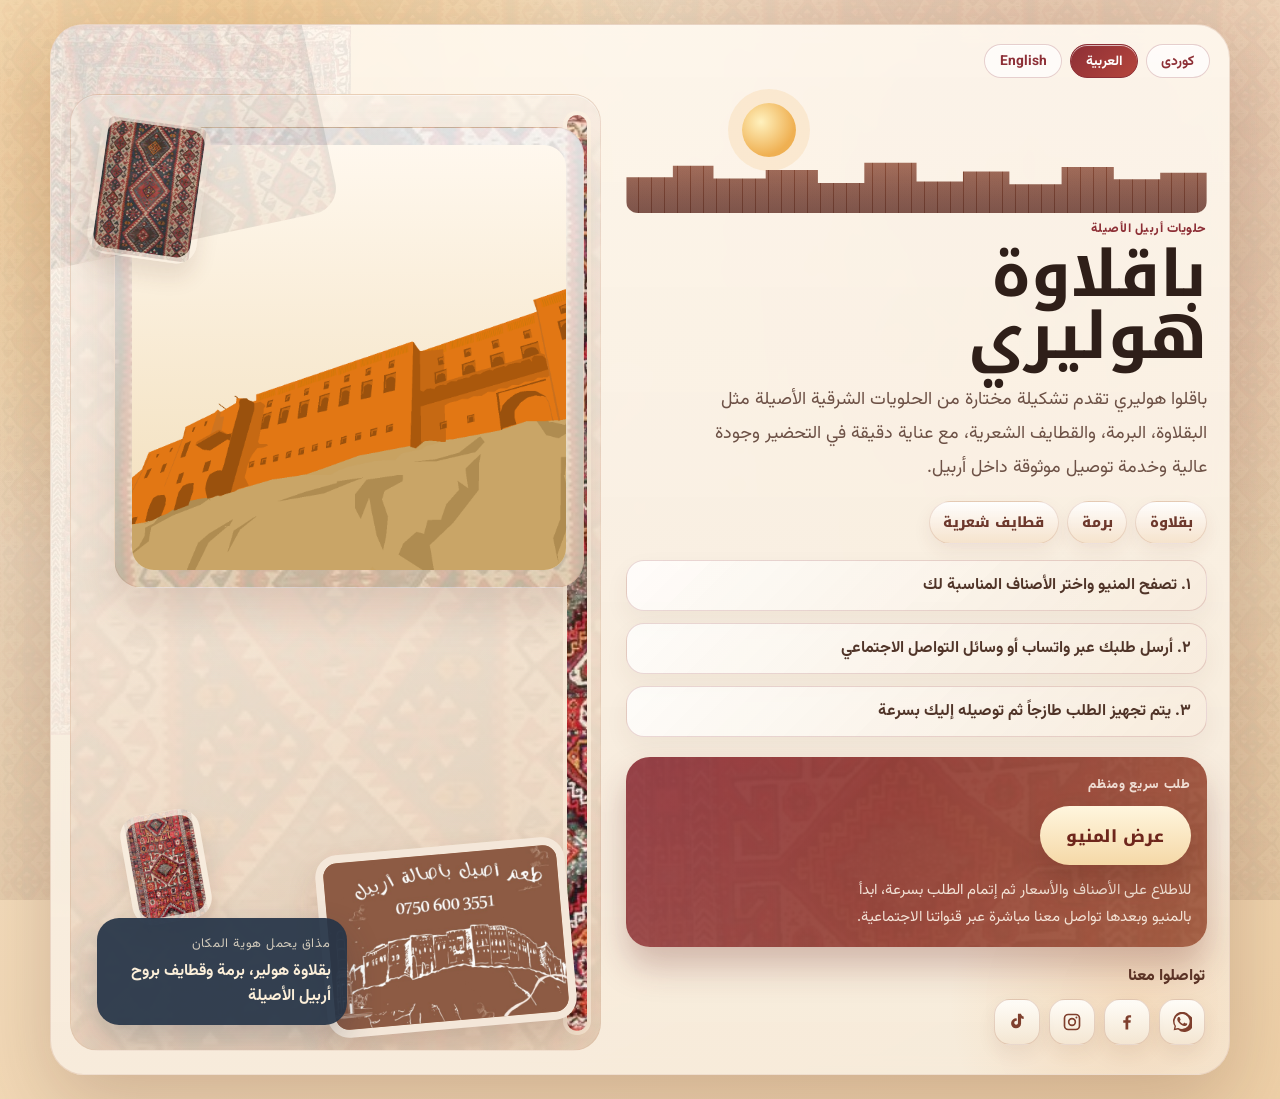
==== SmartMenu/wwwroot/landing/HawleariPaklawa/ar.html @ b6f786d9 "Add multilingual HawleariPaklawa landing page and tenant landing support" ====
<!DOCTYPE html>
<html lang="ar" dir="rtl">
<head>
    <meta charset="utf-8" />
    <meta name="viewport" content="width=device-width, initial-scale=1" />
    <title>باقلوا هوليري | HawleariPaklawa</title>
    <meta name="description" content="باقلوا هوليري: حلويات شرقية أصلية من أربيل، تجهيز حسب الطلب وتوصيل سريع." />
    <link rel="preconnect" href="https://fonts.googleapis.com">
    <link rel="preconnect" href="https://fonts.gstatic.com" crossorigin>
    <link href="https://fonts.googleapis.com/css2?family=Manrope:wght@500;700;800&family=Noto+Kufi+Arabic:wght@400;600;700;800&family=Vazirmatn:wght@400;500;700;800&display=swap" rel="stylesheet">
    <link rel="stylesheet" href="index.css" />
</head>
<body>
    <main class="landing">
        <section class="hero reveal">
            <div class="language-switch" aria-label="اللغة">
                <a class="lang-link" href="index.html">کوردی</a>
                <a class="lang-link active" href="ar.html">العربية</a>
                <a class="lang-link" href="en.html">English</a>
            </div>

            <div class="hero-shell">
                <div class="story-panel">
                    <div class="brand-mark" aria-hidden="true">
                        <span class="sun"></span>
                        <span class="citadel"></span>
                    </div>

                    <p class="eyebrow">حلويات أربيل الأصيلة</p>
                    <h1>باقلاوة هوليري</h1>
                    <p class="subtitle">باقلوا هوليري تقدم تشكيلة مختارة من الحلويات الشرقية الأصيلة مثل البقلاوة، البرمة، والقطايف الشعرية، مع عناية دقيقة في التحضير وجودة عالية وخدمة توصيل موثوقة داخل أربيل.</p>

                    <div class="flavor-tags" aria-label="أنواع الحلويات">
                        <span>بقلاوة</span>
                        <span>برمة</span>
                        <span>قطايف شعرية</span>
                    </div>

                    <div class="flow-cards">
                        <article>١. تصفح المنيو واختر الأصناف المناسبة لك</article>
                        <article>٢. أرسل طلبك عبر واتساب أو وسائل التواصل الاجتماعي</article>
                        <article>٣. يتم تجهيز الطلب طازجاً ثم توصيله إليك بسرعة</article>
                    </div>

                    <div class="cta-panel">
                        <p class="cta-kicker">طلب سريع ومنظم</p>
                        <a class="menu-cta" href="https://sosmartmenu.com/Menu/View?menuId=7" target="_blank" rel="noopener noreferrer">عرض المنيو</a>
                        <p class="cta-note">للاطلاع على الأصناف والأسعار ثم إتمام الطلب بسرعة، ابدأ بالمنيو وبعدها تواصل معنا مباشرة عبر قنواتنا الاجتماعية.</p>
                    </div>

                    <div class="social-wrap">
                        <p class="social-title">تواصلوا معنا</p>
                        <div class="socials" aria-label="روابط التواصل الاجتماعي">
                            <a href="https://wa.me/+9647506003551" target="_blank" rel="noopener noreferrer" aria-label="WhatsApp">
                                <svg viewBox="0 0 24 24" aria-hidden="true"><path d="M20.5 3.5A11 11 0 0 0 3.1 16.9L2 22l5.3-1.1A11 11 0 1 0 20.5 3.5Zm-8.4 17a9 9 0 0 1-4.6-1.2l-.3-.2-3.1.7.7-3-.2-.3a9 9 0 1 1 7.5 4Zm5-6.7c-.3-.2-1.8-.9-2-1s-.4-.2-.6.2-.7 1-1 1.2-.5.2-.8 0a7.2 7.2 0 0 1-3.3-3c-.2-.3 0-.5.1-.6l.5-.6c.2-.2.2-.4.3-.6s0-.4 0-.5l-1-2.4c-.3-.6-.5-.5-.7-.5h-.6c-.2 0-.5.1-.7.4s-1 1-1 2.4 1 2.8 1.1 3c.2.2 2.1 3.2 5.1 4.4 3 .9 3 .6 3.5.5s1.7-.7 2-1.4.3-1.3.2-1.4c0-.2-.3-.3-.6-.5Z"/></svg>
                            </a>
                            <a href="https://www.facebook.com/paklawaehawleari?locale=ar_AR" target="_blank" rel="noopener noreferrer" aria-label="Facebook">
                                <svg viewBox="0 0 24 24" aria-hidden="true"><path d="M13.5 21v-8h2.7l.4-3h-3V8.1c0-.9.3-1.5 1.6-1.5h1.7V4c-.8-.1-1.7-.2-2.5-.2-2.5 0-4.2 1.5-4.2 4.3V10H7.5v3h2.7v8h3.3Z"/></svg>
                            </a>
                            <a href="https://www.instagram.com/paklawahawleari/?hl=ar" target="_blank" rel="noopener noreferrer" aria-label="Instagram">
                                <svg viewBox="0 0 24 24" aria-hidden="true"><path d="M7.5 2h9A5.5 5.5 0 0 1 22 7.5v9a5.5 5.5 0 0 1-5.5 5.5h-9A5.5 5.5 0 0 1 2 16.5v-9A5.5 5.5 0 0 1 7.5 2Zm0 2A3.5 3.5 0 0 0 4 7.5v9A3.5 3.5 0 0 0 7.5 20h9a3.5 3.5 0 0 0 3.5-3.5v-9A3.5 3.5 0 0 0 16.5 4h-9Zm9.8 1.5a1.2 1.2 0 1 1 0 2.4 1.2 1.2 0 0 1 0-2.4ZM12 7a5 5 0 1 1 0 10 5 5 0 0 1 0-10Zm0 2a3 3 0 1 0 0 6 3 3 0 0 0 0-6Z"/></svg>
                            </a>
                            <a href="https://www.tiktok.com/@user7927912243868?_r=1&_t=ZS-93kU7KzBh6z" target="_blank" rel="noopener noreferrer" aria-label="TikTok">
                                <svg viewBox="0 0 24 24" aria-hidden="true"><path d="M16.8 2c.3 1.7 1.3 3 3.2 3.5v2.8a6.5 6.5 0 0 1-3.1-.9v6.3a6 6 0 1 1-5.2-6v3c-1.5-.4-3 .7-3 2.3a2.3 2.3 0 0 0 3.8 1.8c.4-.4.6-1 .6-1.7V2h3.7Z"/></svg>
                            </a>
                        </div>
                    </div>
                </div>

                <div class="visual-panel" aria-hidden="true">
                    <div class="visual-stage">
                        <div class="rug-ribbon"></div>
                        <div class="citadel-frame">
                            <img src="resources/erbil-citadle.png" alt="" />
                        </div>
                        <div class="poster-card">
                            <img src="resources/erbil-theme.png" alt="" />
                        </div>
                        <div class="pattern-tile pattern-tile-top"></div>
                        <div class="pattern-tile pattern-tile-bottom"></div>
                        <div class="floating-card">
                            <p>مذاق يحمل هوية المكان</p>
                            <strong>بقلاوة هولير، برمة وقطايف بروح أربيل الأصيلة</strong>
                        </div>
                    </div>
                </div>
            </div>
        </section>
    </main>

    <script src="index.js"></script>
</body>
</html>
---- SmartMenu/wwwroot/landing/HawleariPaklawa/index.css ----
﻿:root {
	--pomegranate: #8d2f36;
	--terracotta: #a35f43;
	--copper: #d97c18;
	--saffron: #efb052;
	--sand: #d9b676;
	--stone: #b79256;
	--midnight: #243447;
	--cream: #f7ecdd;
	--paper: rgba(251, 242, 227, 0.92);
	--text: #2f1f19;
	--muted: #6d5146;
	--ring: rgba(141, 47, 54, 0.18);
	--shadow: rgba(72, 26, 19, 0.2);
}

* {
	box-sizing: border-box;
}

html,
body {
	margin: 0;
	min-height: 100%;
}

body {
	font-family: "Vazirmatn", "Noto Sans Arabic", sans-serif;
	color: var(--text);
	background:
		radial-gradient(circle at 18% 14%, rgba(239, 176, 82, 0.55), transparent 32%),
		radial-gradient(circle at 80% 15%, rgba(141, 47, 54, 0.18), transparent 34%),
		linear-gradient(155deg, #f6e3c8 0%, #f4debf 40%, #eed0a7 100%);
	position: relative;
}

body::before,
body::after {
	content: "";
	position: fixed;
	inset: 0;
	pointer-events: none;
	z-index: 0;
}

body::before {
	background:
		linear-gradient(0deg, rgba(255, 255, 255, 0.2), rgba(255, 255, 255, 0.2)),
		url("resources/kurdish-pattern.jpg") center/260px repeat;
	opacity: 0.06;
}

body::after {
	background: linear-gradient(180deg, transparent 0%, rgba(106, 59, 39, 0.08) 100%);
}

.landing {
	min-height: 100vh;
	display: grid;
	place-items: center;
	padding: 1.5rem;
	position: relative;
	z-index: 1;
}

.hero {
	width: min(1180px, 100%);
	background:
		linear-gradient(180deg, rgba(255, 249, 240, 0.9), rgba(247, 236, 221, 0.94)),
		url("resources/kurdish-rug.jpg") top left / 300px auto no-repeat;
	border: 1px solid rgba(163, 95, 67, 0.16);
	border-radius: 34px;
	box-shadow: 0 28px 80px var(--shadow);
	padding: 1.2rem 1.2rem 1.4rem;
	position: relative;
	overflow: hidden;
	backdrop-filter: blur(8px);
}

.hero::before,
.hero::after {
	content: "";
	position: absolute;
	pointer-events: none;
}

.hero::before {
	inset: auto -120px -140px auto;
	width: 420px;
	height: 420px;
	border-radius: 50%;
	background: radial-gradient(circle, rgba(217, 124, 24, 0.16), transparent 64%);
}

.hero::after {
	inset: -100px auto auto -60px;
	width: 320px;
	height: 320px;
	background: url("resources/kurdish-pattern.jpg") center/cover no-repeat;
	opacity: 0.12;
	transform: rotate(-12deg);
	border-radius: 26px;
}

.language-switch {
	display: flex;
	justify-content: flex-start;
	gap: 0.5rem;
	margin-bottom: 1rem;
	position: relative;
	z-index: 2;
}

.lang-link {
	color: var(--pomegranate);
	text-decoration: none;
	border: 1px solid rgba(141, 47, 54, 0.22);
	border-radius: 999px;
	padding: 0.35rem 0.9rem;
	font-size: 0.86rem;
	font-weight: 700;
	transition: all 0.25s ease;
	background: rgba(255, 255, 255, 0.68);
	box-shadow: inset 0 1px 0 rgba(255, 255, 255, 0.65);
}

.lang-link:hover,
.lang-link.active {
	background: linear-gradient(135deg, var(--pomegranate), #b5453c);
	border-color: var(--pomegranate);
	color: #fff;
}

.hero-shell {
	display: grid;
	grid-template-columns: minmax(0, 1.05fr) minmax(340px, 0.95fr);
	gap: 1.4rem;
	align-items: stretch;
}

.story-panel {
	position: relative;
	padding: 0.2rem 0.2rem 0.4rem;
	z-index: 1;
}

.visual-panel {
	display: grid;
	align-items: stretch;
}

.visual-stage {
	position: relative;
	min-height: 100%;
	background:
		linear-gradient(160deg, rgba(255, 247, 235, 0.94) 0%, rgba(242, 222, 195, 0.92) 100%),
		url("resources/kurdish-pattern.jpg") center/cover no-repeat;
	border-radius: 28px;
	border: 1px solid rgba(163, 95, 67, 0.14);
	padding: 1rem;
	overflow: hidden;
	box-shadow: inset 0 1px 0 rgba(255, 255, 255, 0.5);
}

.visual-stage::before {
	content: "";
	position: absolute;
	inset: 0;
	background: linear-gradient(180deg, rgba(255, 255, 255, 0.18), rgba(141, 47, 54, 0.04));
	pointer-events: none;
}

.brand-mark {
	height: 110px;
	margin: 0.35rem 0 0.35rem;
	position: relative;
}

.sun {
	position: absolute;
	top: 0;
	inset-inline-end: 20%;
	width: 54px;
	height: 54px;
	background: radial-gradient(circle at 35% 35%, #fff1be 0%, var(--saffron) 68%);
	border-radius: 50%;
	box-shadow: 0 0 0 14px rgba(239, 176, 82, 0.16);
}

.citadel {
	position: absolute;
	inset-inline: 0;
	bottom: 0;
	height: 72px;
	background:
		linear-gradient(to top, rgba(109, 85, 72, 0.25), transparent 65%),
		repeating-linear-gradient(to right, rgba(255, 255, 255, 0.16) 0 12px, rgba(0, 0, 0, 0.06) 12px 13px),
		linear-gradient(0deg, #6c3429, var(--terracotta));
	clip-path: polygon(0 100%, 0 50%, 8% 50%, 8% 34%, 15% 34%, 15% 52%, 24% 52%, 24% 40%, 33% 40%, 33% 58%, 41% 58%, 41% 30%, 50% 30%, 50% 56%, 58% 56%, 58% 42%, 66% 42%, 66% 60%, 75% 60%, 75% 36%, 84% 36%, 84% 53%, 92% 53%, 92% 44%, 100% 44%, 100% 100%);
	border-radius: 12px;
}

.eyebrow {
	margin: 0.2rem 0 0;
	color: var(--pomegranate);
	font-weight: 800;
	letter-spacing: 0.04em;
	text-transform: uppercase;
	font-size: 0.78rem;
}

h1 {
	margin: 0.3rem 0 0;
	font-size: clamp(2.2rem, 5vw, 4.5rem);
	line-height: 0.98;
	max-width: 9ch;
	text-wrap: balance;
	font-family: "Noto Kufi Arabic", "Vazirmatn", sans-serif;
}

.subtitle {
	margin: 0.85rem 0 1rem;
	color: var(--muted);
	font-size: clamp(1rem, 2.1vw, 1.12rem);
	line-height: 1.9;
	max-width: 52ch;
}

html[lang="ckb"] body,
html[lang="ar"] body {
	font-family: "Vazirmatn", "Noto Sans Arabic", sans-serif;
}

html[lang="ckb"] h1,
html[lang="ar"] h1,
html[lang="ckb"] .flavor-tags span,
html[lang="ar"] .flavor-tags span,
html[lang="ckb"] .menu-cta,
html[lang="ar"] .menu-cta {
	font-family: "Noto Kufi Arabic", "Vazirmatn", sans-serif;
}

.flavor-tags {
	display: flex;
	gap: 0.55rem;
	flex-wrap: wrap;
	margin: 0 0 1rem;
}

.flavor-tags span {
	padding: 0.45rem 0.82rem;
	border-radius: 999px;
	background: linear-gradient(180deg, rgba(255, 255, 255, 0.92), rgba(245, 226, 203, 0.95));
	border: 1px solid rgba(163, 95, 67, 0.18);
	font-size: 0.88rem;
	font-weight: 800;
	color: #6d382c;
	box-shadow: 0 8px 18px rgba(109, 56, 44, 0.08);
}

.flow-cards {
	display: grid;
	gap: 0.72rem;
	margin-bottom: 1.15rem;
}

.flow-cards article {
	background: linear-gradient(135deg, rgba(255, 255, 255, 0.8), rgba(247, 235, 221, 0.9));
	border: 1px solid var(--ring);
	border-radius: 18px;
	padding: 0.76rem 0.92rem;
	color: #503428;
	font-weight: 700;
	box-shadow: 0 10px 25px rgba(90, 46, 34, 0.06);
}

.cta-panel {
	position: relative;
	margin: 1.25rem 0 1.1rem;
	padding: 1.15rem 1rem 1rem;
	border-radius: 24px;
	background:
		linear-gradient(125deg, rgba(141, 47, 54, 0.96), rgba(163, 95, 67, 0.96)),
		url("resources/kurdish-rug.jpg") center/cover no-repeat;
	color: #fff7ef;
	box-shadow: 0 20px 34px rgba(100, 34, 32, 0.26);
	overflow: hidden;
}

.cta-panel::before {
	content: "";
	position: absolute;
	inset: 0;
	background: linear-gradient(90deg, rgba(255, 255, 255, 0.08), transparent 45%);
	pointer-events: none;
}

.cta-kicker,
.cta-note,
.social-title {
	margin: 0;
}

.cta-kicker {
	font-size: 0.82rem;
	font-weight: 800;
	letter-spacing: 0.05em;
	text-transform: uppercase;
	opacity: 0.84;
}

.menu-cta {
	display: inline-flex;
	align-items: center;
	justify-content: center;
	width: fit-content;
	text-decoration: none;
	color: #6e261c;
	background: linear-gradient(180deg, #fff6de, #f5d8a7);
	border-radius: 999px;
	padding: 0.86rem 1.65rem;
	font-size: 1.05rem;
	font-weight: 800;
	margin: 0.65rem 0 0.7rem;
	box-shadow: 0 16px 30px rgba(72, 26, 19, 0.22);
	transition: transform 0.24s ease, box-shadow 0.24s ease;
	position: relative;
	z-index: 1;
}

.menu-cta:hover {
	transform: translateY(-2px) scale(1.03);
	box-shadow: 0 20px 34px rgba(72, 26, 19, 0.28);
}

.cta-note {
	max-width: 42ch;
	font-size: 0.94rem;
	line-height: 1.8;
	color: rgba(255, 246, 235, 0.88);
}

.social-wrap {
	padding-inline-start: 0.1rem;
}

.social-title {
	margin-bottom: 0.6rem;
	font-weight: 800;
	color: #5c3628;
}

.socials {
	display: flex;
	justify-content: flex-start;
	gap: 0.56rem;
	flex-wrap: wrap;
}

.socials a {
	width: 46px;
	height: 46px;
	border-radius: 16px;
	display: grid;
	place-items: center;
	background: linear-gradient(180deg, #fffdf8, #f4e6d2);
	border: 1px solid rgba(163, 95, 67, 0.24);
	box-shadow: 0 8px 18px rgba(89, 49, 36, 0.08);
	transition: transform 0.2s ease, border-color 0.2s ease, background 0.2s ease;
}

.socials a:hover {
	transform: translateY(-2px);
	border-color: var(--terracotta);
	background: linear-gradient(180deg, #fff7ef, #efd5b3);
}

.socials svg {
	width: 20px;
	height: 20px;
	fill: #7f3f2d;
}

.rug-ribbon {
	position: absolute;
	inset-inline-start: 0.8rem;
	top: 1.2rem;
	bottom: 1.2rem;
	width: 20px;
	border-radius: 999px;
	background: url("resources/kurdish-rug.jpg") center/cover no-repeat;
	box-shadow: 0 0 0 4px rgba(255, 244, 226, 0.6);
	opacity: 0.92;
}

.citadel-frame {
	position: relative;
	margin: 1rem 0 0 auto;
	width: min(100%, 470px);
	aspect-ratio: 1.02;
	border-radius: 28px;
	background:
		linear-gradient(180deg, rgba(255, 255, 255, 0.84), rgba(240, 221, 193, 0.76)),
		url("resources/kurdish-pattern.jpg") center/cover no-repeat;
	padding: 1.05rem;
	box-shadow: 0 22px 40px rgba(92, 50, 36, 0.14);
	border: 1px solid rgba(163, 95, 67, 0.12);
}

.citadel-frame img {
	display: block;
	width: 100%;
	height: 100%;
	object-fit: cover;
	object-position: center bottom;
	border-radius: 22px;
	background: linear-gradient(180deg, #fff8ee, #f1ddb8);
}

.poster-card {
	position: absolute;
	inset-inline-start: 1.8rem;
	bottom: 1.3rem;
	width: min(50%, 250px);
	border-radius: 22px;
	overflow: hidden;
	box-shadow: 0 16px 30px rgba(90, 46, 34, 0.18);
	border: 8px solid rgba(250, 240, 227, 0.94);
	transform: rotate(-5deg);
	background: #9a6548;
}

.poster-card img {
	display: block;
	width: 100%;
	height: auto;
}

.pattern-tile {
	position: absolute;
	background: url("resources/kurdish-pattern.jpg") center/cover no-repeat;
	border-radius: 20px;
	box-shadow: 0 14px 22px rgba(90, 46, 34, 0.12);
	border: 6px solid rgba(250, 240, 227, 0.8);
}

.pattern-tile-top {
	inset-inline-end: 1.4rem;
	top: 1.5rem;
	width: 110px;
	height: 140px;
	transform: rotate(8deg);
}

.pattern-tile-bottom {
	inset-inline-end: 3.4rem;
	bottom: 8rem;
	width: 80px;
	height: 110px;
	transform: rotate(-10deg);
	background-image: url("resources/kurdish-rug.jpg");
	background-position: center;
}

.floating-card {
	position: absolute;
	inset-inline-end: 1.6rem;
	bottom: 1.6rem;
	width: min(58%, 250px);
	padding: 1rem 1rem 0.95rem;
	border-radius: 22px;
	background: rgba(36, 52, 71, 0.92);
	color: #fcefd9;
	box-shadow: 0 16px 34px rgba(36, 52, 71, 0.24);
}

.floating-card p {
	margin: 0 0 0.35rem;
	font-size: 0.8rem;
	text-transform: uppercase;
	letter-spacing: 0.06em;
	color: rgba(252, 239, 217, 0.78);
}

.floating-card strong {
	font-size: 1rem;
	line-height: 1.5;
}

.reveal {
	opacity: 0;
	transform: translateY(18px) scale(0.985);
}

.reveal.visible {
	opacity: 1;
	transform: translateY(0) scale(1);
	transition: opacity 0.75s ease, transform 0.75s ease;
}

@media (max-width: 980px) {
	.hero-shell {
		grid-template-columns: 1fr;
	}

	.visual-panel {
		order: -1;
	}

	.visual-stage {
		min-height: 540px;
	}

	.poster-card {
		width: min(46%, 230px);
	}

	.floating-card {
		width: min(62%, 280px);
	}

	h1 {
		max-width: none;
	}
}

@media (max-width: 640px) {
	.hero {
		border-radius: 26px;
		padding: 0.95rem;
	}

	.language-switch {
		justify-content: center;
		flex-wrap: wrap;
	}

	.story-panel {
		padding: 0;
	}

	.brand-mark {
		height: 88px;
	}

	.citadel {
		height: 60px;
	}

	h1 {
		font-size: clamp(2rem, 11vw, 3.1rem);
	}

	.flavor-tags {
		gap: 0.45rem;
	}

	.flavor-tags span {
		font-size: 0.8rem;
	}

	.cta-panel {
		padding: 1rem 0.9rem 0.95rem;
		border-radius: 20px;
	}

	.socials {
		justify-content: center;
	}

	.social-wrap,
	.social-title {
		text-align: center;
	}

	.visual-stage {
		min-height: 420px;
		padding: 0.85rem;
	}

	.rug-ribbon {
		width: 14px;
		inset-inline-start: 0.55rem;
	}

	.citadel-frame {
		margin-top: 0.7rem;
		width: 100%;
		padding: 0.7rem;
	}

	.poster-card {
		inset-inline-start: 0.9rem;
		bottom: 0.8rem;
		width: 44%;
		border-width: 6px;
	}

	.pattern-tile-top {
		width: 78px;
		height: 104px;
	}

	.pattern-tile-bottom {
		display: none;
	}

	.floating-card {
		inset-inline-end: 0.9rem;
		bottom: 1rem;
		width: calc(56% - 0.2rem);
		padding: 0.75rem;
		border-radius: 18px;
	}

	.floating-card strong {
		font-size: 0.9rem;
	}
}

html[dir="ltr"] body {
	font-family: "Manrope", "Segoe UI", sans-serif;
}

html[dir="ltr"] .subtitle {
	line-height: 1.75;
}

html[dir="ltr"] h1 {
	max-width: 11ch;
}

html[dir="ltr"] .eyebrow,
html[dir="ltr"] .cta-kicker,
html[dir="ltr"] .floating-card p {
	letter-spacing: 0.08em;
}
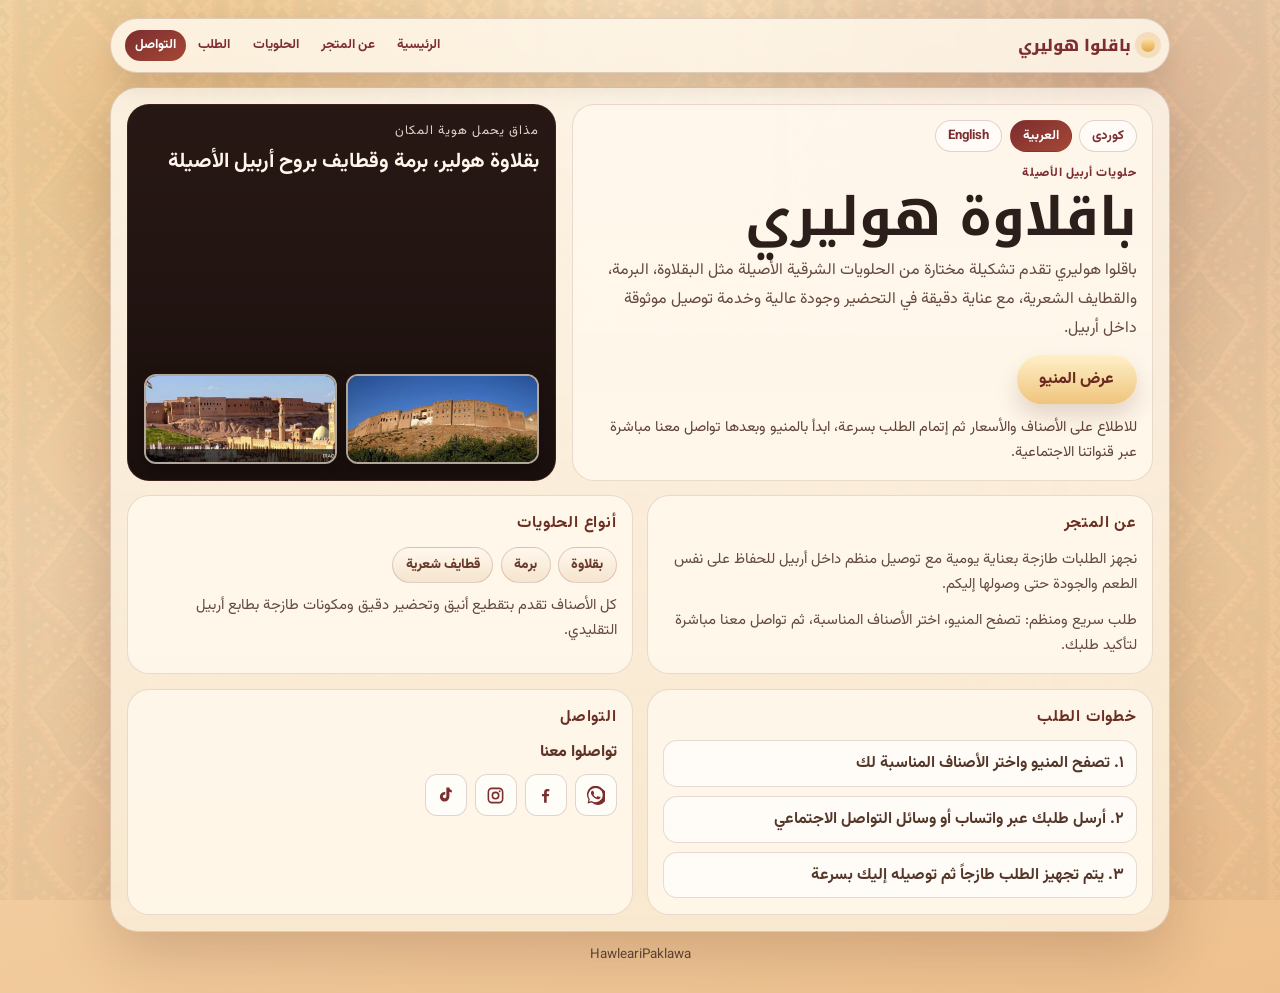
==== commit fc70e76d: "update site images" ====
--- a/SmartMenu/wwwroot/landing/HawleariPaklawa/ar.html
+++ b/SmartMenu/wwwroot/landing/HawleariPaklawa/ar.html
@@ -12,80 +12,99 @@
 </head>
 <body>
     <main class="landing">
-        <section class="hero reveal">
-            <div class="language-switch" aria-label="اللغة">
-                <a class="lang-link" href="index.html">کوردی</a>
-                <a class="lang-link active" href="ar.html">العربية</a>
-                <a class="lang-link" href="en.html">English</a>
-            </div>
+        <header class="topbar reveal">
+            <a class="brand" href="#home">
+                <span class="brand-dot" aria-hidden="true"></span>
+                <span>باقلوا هوليري</span>
+            </a>
+            <nav class="top-links" aria-label="الأقسام">
+                <a href="#home">الرئيسية</a>
+                <a href="#about">عن المتجر</a>
+                <a href="#special">الحلويات</a>
+                <a href="#order">الطلب</a>
+                <a href="#contact">التواصل</a>
+            </nav>
+        </header>
 
-            <div class="hero-shell">
-                <div class="story-panel">
-                    <div class="brand-mark" aria-hidden="true">
-                        <span class="sun"></span>
-                        <span class="citadel"></span>
+        <div class="page-panel">
+            <section class="hero reveal" id="home">
+                <article class="hero-copy">
+                    <div class="language-switch" aria-label="اللغة">
+                        <a class="lang-link" href="index.html">کوردی</a>
+                        <a class="lang-link active" href="ar.html">العربية</a>
+                        <a class="lang-link" href="en.html">English</a>
                     </div>
 
                     <p class="eyebrow">حلويات أربيل الأصيلة</p>
                     <h1>باقلاوة هوليري</h1>
                     <p class="subtitle">باقلوا هوليري تقدم تشكيلة مختارة من الحلويات الشرقية الأصيلة مثل البقلاوة، البرمة، والقطايف الشعرية، مع عناية دقيقة في التحضير وجودة عالية وخدمة توصيل موثوقة داخل أربيل.</p>
 
+                    <a class="menu-cta" href="https://sosmartmenu.com/Menu/View?menuId=7" target="_blank" rel="noopener noreferrer">عرض المنيو</a>
+                    <p class="cta-note">للاطلاع على الأصناف والأسعار ثم إتمام الطلب بسرعة، ابدأ بالمنيو وبعدها تواصل معنا مباشرة عبر قنواتنا الاجتماعية.</p>
+                </article>
+
+                <aside class="hero-visual" aria-hidden="true">
+                    <div class="hero-visual-content">
+                        <div class="slide-caption">
+                            <p>مذاق يحمل هوية المكان</p>
+                            <strong>بقلاوة هولير، برمة وقطايف بروح أربيل الأصيلة</strong>
+                        </div>
+                        <div class="hero-thumbs">
+                            <img src="resources/erbil-citadle.jpg" alt="" />
+                            <img src="resources/erbil-theme.jpg" alt="" />
+                        </div>
+                    </div>
+                </aside>
+            </section>
+
+            <div class="grid-sections">
+                <section class="section-card reveal" id="about">
+                    <h2>عن المتجر</h2>
+                    <p class="inline-note">نجهز الطلبات طازجة بعناية يومية مع توصيل منظم داخل أربيل للحفاظ على نفس الطعم والجودة حتى وصولها إليكم.</p>
+                    <p class="inline-note">طلب سريع ومنظم: تصفح المنيو، اختر الأصناف المناسبة، ثم تواصل معنا مباشرة لتأكيد طلبك.</p>
+                </section>
+
+                <section class="section-card reveal" id="special">
+                    <h2>أنواع الحلويات</h2>
                     <div class="flavor-tags" aria-label="أنواع الحلويات">
                         <span>بقلاوة</span>
                         <span>برمة</span>
                         <span>قطايف شعرية</span>
                     </div>
+                    <p class="inline-note">كل الأصناف تقدم بتقطيع أنيق وتحضير دقيق ومكونات طازجة بطابع أربيل التقليدي.</p>
+                </section>
 
+                <section class="section-card reveal" id="order">
+                    <h2>خطوات الطلب</h2>
                     <div class="flow-cards">
                         <article>١. تصفح المنيو واختر الأصناف المناسبة لك</article>
                         <article>٢. أرسل طلبك عبر واتساب أو وسائل التواصل الاجتماعي</article>
                         <article>٣. يتم تجهيز الطلب طازجاً ثم توصيله إليك بسرعة</article>
                     </div>
+                </section>
 
-                    <div class="cta-panel">
-                        <p class="cta-kicker">طلب سريع ومنظم</p>
-                        <a class="menu-cta" href="https://sosmartmenu.com/Menu/View?menuId=7" target="_blank" rel="noopener noreferrer">عرض المنيو</a>
-                        <p class="cta-note">للاطلاع على الأصناف والأسعار ثم إتمام الطلب بسرعة، ابدأ بالمنيو وبعدها تواصل معنا مباشرة عبر قنواتنا الاجتماعية.</p>
+                <section class="section-card reveal" id="contact">
+                    <h2>التواصل</h2>
+                    <p class="social-title">تواصلوا معنا</p>
+                    <div class="socials" aria-label="روابط التواصل الاجتماعي">
+                        <a href="https://wa.me/+9647506003551" target="_blank" rel="noopener noreferrer" aria-label="WhatsApp">
+                            <svg viewBox="0 0 24 24" aria-hidden="true"><path d="M20.5 3.5A11 11 0 0 0 3.1 16.9L2 22l5.3-1.1A11 11 0 1 0 20.5 3.5Zm-8.4 17a9 9 0 0 1-4.6-1.2l-.3-.2-3.1.7.7-3-.2-.3a9 9 0 1 1 7.5 4Zm5-6.7c-.3-.2-1.8-.9-2-1s-.4-.2-.6.2-.7 1-1 1.2-.5.2-.8 0a7.2 7.2 0 0 1-3.3-3c-.2-.3 0-.5.1-.6l.5-.6c.2-.2.2-.4.3-.6s0-.4 0-.5l-1-2.4c-.3-.6-.5-.5-.7-.5h-.6c-.2 0-.5.1-.7.4s-1 1-1 2.4 1 2.8 1.1 3c.2.2 2.1 3.2 5.1 4.4 3 .9 3 .6 3.5.5s1.7-.7 2-1.4.3-1.3.2-1.4c0-.2-.3-.3-.6-.5Z"/></svg>
+                        </a>
+                        <a href="https://www.facebook.com/paklawaehawleari?locale=ar_AR" target="_blank" rel="noopener noreferrer" aria-label="Facebook">
+                            <svg viewBox="0 0 24 24" aria-hidden="true"><path d="M13.5 21v-8h2.7l.4-3h-3V8.1c0-.9.3-1.5 1.6-1.5h1.7V4c-.8-.1-1.7-.2-2.5-.2-2.5 0-4.2 1.5-4.2 4.3V10H7.5v3h2.7v8h3.3Z"/></svg>
+                        </a>
+                        <a href="https://www.instagram.com/paklawahawleari/?hl=ar" target="_blank" rel="noopener noreferrer" aria-label="Instagram">
+                            <svg viewBox="0 0 24 24" aria-hidden="true"><path d="M7.5 2h9A5.5 5.5 0 0 1 22 7.5v9a5.5 5.5 0 0 1-5.5 5.5h-9A5.5 5.5 0 0 1 2 16.5v-9A5.5 5.5 0 0 1 7.5 2Zm0 2A3.5 3.5 0 0 0 4 7.5v9A3.5 3.5 0 0 0 7.5 20h9a3.5 3.5 0 0 0 3.5-3.5v-9A3.5 3.5 0 0 0 16.5 4h-9Zm9.8 1.5a1.2 1.2 0 1 1 0 2.4 1.2 1.2 0 0 1 0-2.4ZM12 7a5 5 0 1 1 0 10 5 5 0 0 1 0-10Zm0 2a3 3 0 1 0 0 6 3 3 0 0 0 0-6Z"/></svg>
+                        </a>
+                        <a href="https://www.tiktok.com/@user7927912243868?_r=1&_t=ZS-93kU7KzBh6z" target="_blank" rel="noopener noreferrer" aria-label="TikTok">
+                            <svg viewBox="0 0 24 24" aria-hidden="true"><path d="M16.8 2c.3 1.7 1.3 3 3.2 3.5v2.8a6.5 6.5 0 0 1-3.1-.9v6.3a6 6 0 1 1-5.2-6v3c-1.5-.4-3 .7-3 2.3a2.3 2.3 0 0 0 3.8 1.8c.4-.4.6-1 .6-1.7V2h3.7Z"/></svg>
+                        </a>
                     </div>
+                </section>
+            </div>
+        </div>
 
-                    <div class="social-wrap">
-                        <p class="social-title">تواصلوا معنا</p>
-                        <div class="socials" aria-label="روابط التواصل الاجتماعي">
-                            <a href="https://wa.me/+9647506003551" target="_blank" rel="noopener noreferrer" aria-label="WhatsApp">
-                                <svg viewBox="0 0 24 24" aria-hidden="true"><path d="M20.5 3.5A11 11 0 0 0 3.1 16.9L2 22l5.3-1.1A11 11 0 1 0 20.5 3.5Zm-8.4 17a9 9 0 0 1-4.6-1.2l-.3-.2-3.1.7.7-3-.2-.3a9 9 0 1 1 7.5 4Zm5-6.7c-.3-.2-1.8-.9-2-1s-.4-.2-.6.2-.7 1-1 1.2-.5.2-.8 0a7.2 7.2 0 0 1-3.3-3c-.2-.3 0-.5.1-.6l.5-.6c.2-.2.2-.4.3-.6s0-.4 0-.5l-1-2.4c-.3-.6-.5-.5-.7-.5h-.6c-.2 0-.5.1-.7.4s-1 1-1 2.4 1 2.8 1.1 3c.2.2 2.1 3.2 5.1 4.4 3 .9 3 .6 3.5.5s1.7-.7 2-1.4.3-1.3.2-1.4c0-.2-.3-.3-.6-.5Z"/></svg>
-                            </a>
-                            <a href="https://www.facebook.com/paklawaehawleari?locale=ar_AR" target="_blank" rel="noopener noreferrer" aria-label="Facebook">
-                                <svg viewBox="0 0 24 24" aria-hidden="true"><path d="M13.5 21v-8h2.7l.4-3h-3V8.1c0-.9.3-1.5 1.6-1.5h1.7V4c-.8-.1-1.7-.2-2.5-.2-2.5 0-4.2 1.5-4.2 4.3V10H7.5v3h2.7v8h3.3Z"/></svg>
-                            </a>
-                            <a href="https://www.instagram.com/paklawahawleari/?hl=ar" target="_blank" rel="noopener noreferrer" aria-label="Instagram">
-                                <svg viewBox="0 0 24 24" aria-hidden="true"><path d="M7.5 2h9A5.5 5.5 0 0 1 22 7.5v9a5.5 5.5 0 0 1-5.5 5.5h-9A5.5 5.5 0 0 1 2 16.5v-9A5.5 5.5 0 0 1 7.5 2Zm0 2A3.5 3.5 0 0 0 4 7.5v9A3.5 3.5 0 0 0 7.5 20h9a3.5 3.5 0 0 0 3.5-3.5v-9A3.5 3.5 0 0 0 16.5 4h-9Zm9.8 1.5a1.2 1.2 0 1 1 0 2.4 1.2 1.2 0 0 1 0-2.4ZM12 7a5 5 0 1 1 0 10 5 5 0 0 1 0-10Zm0 2a3 3 0 1 0 0 6 3 3 0 0 0 0-6Z"/></svg>
-                            </a>
-                            <a href="https://www.tiktok.com/@user7927912243868?_r=1&_t=ZS-93kU7KzBh6z" target="_blank" rel="noopener noreferrer" aria-label="TikTok">
-                                <svg viewBox="0 0 24 24" aria-hidden="true"><path d="M16.8 2c.3 1.7 1.3 3 3.2 3.5v2.8a6.5 6.5 0 0 1-3.1-.9v6.3a6 6 0 1 1-5.2-6v3c-1.5-.4-3 .7-3 2.3a2.3 2.3 0 0 0 3.8 1.8c.4-.4.6-1 .6-1.7V2h3.7Z"/></svg>
-                            </a>
-                        </div>
-                    </div>
-                </div>
-
-                <div class="visual-panel" aria-hidden="true">
-                    <div class="visual-stage">
-                        <div class="rug-ribbon"></div>
-                        <div class="citadel-frame">
-                            <img src="resources/erbil-citadle.png" alt="" />
-                        </div>
-                        <div class="poster-card">
-                            <img src="resources/erbil-theme.png" alt="" />
-                        </div>
-                        <div class="pattern-tile pattern-tile-top"></div>
-                        <div class="pattern-tile pattern-tile-bottom"></div>
-                        <div class="floating-card">
-                            <p>مذاق يحمل هوية المكان</p>
-                            <strong>بقلاوة هولير، برمة وقطايف بروح أربيل الأصيلة</strong>
-                        </div>
-                    </div>
-                </div>
-            </div>
-        </section>
+        <p class="footer-note">HawleariPaklawa</p>
     </main>
 
     <script src="index.js"></script>
--- a/SmartMenu/wwwroot/landing/HawleariPaklawa/index.css
+++ b/SmartMenu/wwwroot/landing/HawleariPaklawa/index.css
@@ -1,17 +1,13 @@
-﻿:root {
-	--pomegranate: #8d2f36;
-	--terracotta: #a35f43;
-	--copper: #d97c18;
-	--saffron: #efb052;
-	--sand: #d9b676;
-	--stone: #b79256;
-	--midnight: #243447;
-	--cream: #f7ecdd;
-	--paper: rgba(251, 242, 227, 0.92);
-	--text: #2f1f19;
-	--muted: #6d5146;
-	--ring: rgba(141, 47, 54, 0.18);
-	--shadow: rgba(72, 26, 19, 0.2);
+:root {
+	--wine: #7b2d2f;
+	--brick: #a64836;
+	--amber: #e2a54b;
+	--ink: #2c1f1b;
+	--muted: #644a40;
+	--cream: #fff5e7;
+	--paper: rgba(255, 248, 236, 0.9);
+	--line: rgba(122, 67, 51, 0.22);
+	--shadow: rgba(77, 30, 20, 0.2);
 }
 
 * {
@@ -26,595 +22,412 @@
 
 body {
 	font-family: "Vazirmatn", "Noto Sans Arabic", sans-serif;
-	color: var(--text);
+	color: var(--ink);
 	background:
-		radial-gradient(circle at 18% 14%, rgba(239, 176, 82, 0.55), transparent 32%),
-		radial-gradient(circle at 80% 15%, rgba(141, 47, 54, 0.18), transparent 34%),
-		linear-gradient(155deg, #f6e3c8 0%, #f4debf 40%, #eed0a7 100%);
-	position: relative;
-}
-
-body::before,
-body::after {
+		radial-gradient(circle at 14% 12%, rgba(226, 165, 75, 0.42), transparent 32%),
+		radial-gradient(circle at 88% 10%, rgba(123, 45, 47, 0.16), transparent 30%),
+		linear-gradient(165deg, #fae4bf 0%, #f4d4aa 45%, #eec08d 100%);
+}
+
+body::before {
 	content: "";
 	position: fixed;
 	inset: 0;
+	background: url("resources/kurdish-pattern.jpg") center/280px repeat;
+	opacity: 0.06;
 	pointer-events: none;
 	z-index: 0;
 }
 
-body::before {
-	background:
-		linear-gradient(0deg, rgba(255, 255, 255, 0.2), rgba(255, 255, 255, 0.2)),
-		url("resources/kurdish-pattern.jpg") center/260px repeat;
-	opacity: 0.06;
-}
-
-body::after {
-	background: linear-gradient(180deg, transparent 0%, rgba(106, 59, 39, 0.08) 100%);
-}
-
 .landing {
-	min-height: 100vh;
-	display: grid;
-	place-items: center;
-	padding: 1.5rem;
 	position: relative;
 	z-index: 1;
+	width: min(1060px, 100% - 2rem);
+	margin: 1.1rem auto 1.7rem;
+}
+
+.topbar {
+	position: sticky;
+	top: 0.7rem;
+	z-index: 20;
+	display: flex;
+	justify-content: space-between;
+	align-items: center;
+	gap: 1rem;
+	padding: 0.7rem 0.9rem;
+	border: 1px solid var(--line);
+	border-radius: 999px;
+	background: rgba(255, 248, 236, 0.85);
+	backdrop-filter: blur(6px);
+	box-shadow: 0 12px 28px rgba(70, 25, 20, 0.12);
+}
+
+.brand {
+	display: inline-flex;
+	align-items: center;
+	gap: 0.6rem;
+	font-family: "Noto Kufi Arabic", "Vazirmatn", sans-serif;
+	font-weight: 800;
+	text-decoration: none;
+	color: var(--wine);
+	white-space: nowrap;
+}
+
+.brand-dot {
+	width: 14px;
+	height: 14px;
+	border-radius: 999px;
+	background: linear-gradient(180deg, #ffe2a3, var(--amber));
+	box-shadow: 0 0 0 6px rgba(226, 165, 75, 0.24);
+}
+
+.top-links {
+	display: flex;
+	align-items: center;
+	gap: 0.2rem;
+	flex-wrap: wrap;
+	justify-content: flex-end;
+}
+
+.top-links a {
+	text-decoration: none;
+	color: var(--wine);
+	font-weight: 700;
+	font-size: 0.82rem;
+	padding: 0.35rem 0.6rem;
+	border-radius: 999px;
+	transition: background 0.2s ease, color 0.2s ease;
+}
+
+.top-links a:hover,
+.top-links a.is-active {
+	background: linear-gradient(145deg, var(--wine), var(--brick));
+	color: #fff;
+}
+
+.page-panel {
+	margin-top: 0.85rem;
+	border: 1px solid var(--line);
+	border-radius: 28px;
+	padding: 1rem;
+	background: linear-gradient(180deg, rgba(255, 249, 240, 0.82), rgba(249, 235, 212, 0.92));
+	box-shadow: 0 20px 60px var(--shadow);
 }
 
 .hero {
-	width: min(1180px, 100%);
-	background:
-		linear-gradient(180deg, rgba(255, 249, 240, 0.9), rgba(247, 236, 221, 0.94)),
-		url("resources/kurdish-rug.jpg") top left / 300px auto no-repeat;
-	border: 1px solid rgba(163, 95, 67, 0.16);
-	border-radius: 34px;
-	box-shadow: 0 28px 80px var(--shadow);
-	padding: 1.2rem 1.2rem 1.4rem;
-	position: relative;
-	overflow: hidden;
-	backdrop-filter: blur(8px);
-}
-
-.hero::before,
-.hero::after {
-	content: "";
-	position: absolute;
-	pointer-events: none;
-}
-
-.hero::before {
-	inset: auto -120px -140px auto;
-	width: 420px;
-	height: 420px;
-	border-radius: 50%;
-	background: radial-gradient(circle, rgba(217, 124, 24, 0.16), transparent 64%);
-}
-
-.hero::after {
-	inset: -100px auto auto -60px;
-	width: 320px;
-	height: 320px;
-	background: url("resources/kurdish-pattern.jpg") center/cover no-repeat;
-	opacity: 0.12;
-	transform: rotate(-12deg);
-	border-radius: 26px;
+	display: grid;
+	grid-template-columns: minmax(0, 1.15fr) minmax(260px, 0.85fr);
+	gap: 1rem;
+	align-items: stretch;
+}
+
+.hero-copy,
+.hero-visual,
+.section-card {
+	border-radius: 22px;
+	border: 1px solid rgba(122, 67, 51, 0.16);
+	background: var(--paper);
+	padding: 0.95rem;
 }
 
 .language-switch {
 	display: flex;
-	justify-content: flex-start;
-	gap: 0.5rem;
-	margin-bottom: 1rem;
-	position: relative;
-	z-index: 2;
+	gap: 0.45rem;
+	margin-bottom: 0.8rem;
+	flex-wrap: wrap;
 }
 
 .lang-link {
-	color: var(--pomegranate);
 	text-decoration: none;
-	border: 1px solid rgba(141, 47, 54, 0.22);
-	border-radius: 999px;
-	padding: 0.35rem 0.9rem;
-	font-size: 0.86rem;
+	color: var(--wine);
+	font-size: 0.82rem;
 	font-weight: 700;
-	transition: all 0.25s ease;
-	background: rgba(255, 255, 255, 0.68);
-	box-shadow: inset 0 1px 0 rgba(255, 255, 255, 0.65);
-}
-
-.lang-link:hover,
+	padding: 0.3rem 0.75rem;
+	border-radius: 999px;
+	border: 1px solid rgba(122, 67, 51, 0.22);
+	background: rgba(255, 255, 255, 0.6);
+}
+
 .lang-link.active {
-	background: linear-gradient(135deg, var(--pomegranate), #b5453c);
-	border-color: var(--pomegranate);
+	background: linear-gradient(145deg, var(--wine), var(--brick));
 	color: #fff;
-}
-
-.hero-shell {
-	display: grid;
-	grid-template-columns: minmax(0, 1.05fr) minmax(340px, 0.95fr);
-	gap: 1.4rem;
-	align-items: stretch;
-}
-
-.story-panel {
-	position: relative;
-	padding: 0.2rem 0.2rem 0.4rem;
-	z-index: 1;
-}
-
-.visual-panel {
-	display: grid;
-	align-items: stretch;
-}
-
-.visual-stage {
-	position: relative;
-	min-height: 100%;
-	background:
-		linear-gradient(160deg, rgba(255, 247, 235, 0.94) 0%, rgba(242, 222, 195, 0.92) 100%),
-		url("resources/kurdish-pattern.jpg") center/cover no-repeat;
-	border-radius: 28px;
-	border: 1px solid rgba(163, 95, 67, 0.14);
-	padding: 1rem;
-	overflow: hidden;
-	box-shadow: inset 0 1px 0 rgba(255, 255, 255, 0.5);
-}
-
-.visual-stage::before {
-	content: "";
-	position: absolute;
-	inset: 0;
-	background: linear-gradient(180deg, rgba(255, 255, 255, 0.18), rgba(141, 47, 54, 0.04));
-	pointer-events: none;
-}
-
-.brand-mark {
-	height: 110px;
-	margin: 0.35rem 0 0.35rem;
-	position: relative;
-}
-
-.sun {
-	position: absolute;
-	top: 0;
-	inset-inline-end: 20%;
-	width: 54px;
-	height: 54px;
-	background: radial-gradient(circle at 35% 35%, #fff1be 0%, var(--saffron) 68%);
-	border-radius: 50%;
-	box-shadow: 0 0 0 14px rgba(239, 176, 82, 0.16);
-}
-
-.citadel {
-	position: absolute;
-	inset-inline: 0;
-	bottom: 0;
-	height: 72px;
-	background:
-		linear-gradient(to top, rgba(109, 85, 72, 0.25), transparent 65%),
-		repeating-linear-gradient(to right, rgba(255, 255, 255, 0.16) 0 12px, rgba(0, 0, 0, 0.06) 12px 13px),
-		linear-gradient(0deg, #6c3429, var(--terracotta));
-	clip-path: polygon(0 100%, 0 50%, 8% 50%, 8% 34%, 15% 34%, 15% 52%, 24% 52%, 24% 40%, 33% 40%, 33% 58%, 41% 58%, 41% 30%, 50% 30%, 50% 56%, 58% 56%, 58% 42%, 66% 42%, 66% 60%, 75% 60%, 75% 36%, 84% 36%, 84% 53%, 92% 53%, 92% 44%, 100% 44%, 100% 100%);
-	border-radius: 12px;
+	border-color: transparent;
 }
 
 .eyebrow {
-	margin: 0.2rem 0 0;
-	color: var(--pomegranate);
+	margin: 0;
+	color: var(--wine);
 	font-weight: 800;
-	letter-spacing: 0.04em;
+	font-size: 0.76rem;
 	text-transform: uppercase;
-	font-size: 0.78rem;
+	letter-spacing: 0.06em;
 }
 
 h1 {
-	margin: 0.3rem 0 0;
-	font-size: clamp(2.2rem, 5vw, 4.5rem);
-	line-height: 0.98;
-	max-width: 9ch;
-	text-wrap: balance;
+	margin: 0.35rem 0 0;
+	font-size: clamp(1.9rem, 5vw, 3.3rem);
+	line-height: 1.08;
 	font-family: "Noto Kufi Arabic", "Vazirmatn", sans-serif;
 }
 
 .subtitle {
-	margin: 0.85rem 0 1rem;
+	margin: 0.6rem 0 0;
+	line-height: 1.82;
 	color: var(--muted);
-	font-size: clamp(1rem, 2.1vw, 1.12rem);
-	line-height: 1.9;
-	max-width: 52ch;
-}
-
-html[lang="ckb"] body,
-html[lang="ar"] body {
-	font-family: "Vazirmatn", "Noto Sans Arabic", sans-serif;
-}
-
-html[lang="ckb"] h1,
-html[lang="ar"] h1,
-html[lang="ckb"] .flavor-tags span,
-html[lang="ar"] .flavor-tags span,
-html[lang="ckb"] .menu-cta,
-html[lang="ar"] .menu-cta {
-	font-family: "Noto Kufi Arabic", "Vazirmatn", sans-serif;
-}
-
-.flavor-tags {
-	display: flex;
-	gap: 0.55rem;
-	flex-wrap: wrap;
-	margin: 0 0 1rem;
-}
-
-.flavor-tags span {
-	padding: 0.45rem 0.82rem;
-	border-radius: 999px;
-	background: linear-gradient(180deg, rgba(255, 255, 255, 0.92), rgba(245, 226, 203, 0.95));
-	border: 1px solid rgba(163, 95, 67, 0.18);
-	font-size: 0.88rem;
-	font-weight: 800;
-	color: #6d382c;
-	box-shadow: 0 8px 18px rgba(109, 56, 44, 0.08);
-}
-
-.flow-cards {
-	display: grid;
-	gap: 0.72rem;
-	margin-bottom: 1.15rem;
-}
-
-.flow-cards article {
-	background: linear-gradient(135deg, rgba(255, 255, 255, 0.8), rgba(247, 235, 221, 0.9));
-	border: 1px solid var(--ring);
-	border-radius: 18px;
-	padding: 0.76rem 0.92rem;
-	color: #503428;
-	font-weight: 700;
-	box-shadow: 0 10px 25px rgba(90, 46, 34, 0.06);
-}
-
-.cta-panel {
-	position: relative;
-	margin: 1.25rem 0 1.1rem;
-	padding: 1.15rem 1rem 1rem;
-	border-radius: 24px;
-	background:
-		linear-gradient(125deg, rgba(141, 47, 54, 0.96), rgba(163, 95, 67, 0.96)),
-		url("resources/kurdish-rug.jpg") center/cover no-repeat;
-	color: #fff7ef;
-	box-shadow: 0 20px 34px rgba(100, 34, 32, 0.26);
-	overflow: hidden;
-}
-
-.cta-panel::before {
-	content: "";
-	position: absolute;
-	inset: 0;
-	background: linear-gradient(90deg, rgba(255, 255, 255, 0.08), transparent 45%);
-	pointer-events: none;
-}
-
-.cta-kicker,
-.cta-note,
-.social-title {
-	margin: 0;
-}
-
-.cta-kicker {
-	font-size: 0.82rem;
-	font-weight: 800;
-	letter-spacing: 0.05em;
-	text-transform: uppercase;
-	opacity: 0.84;
+	font-size: 1rem;
 }
 
 .menu-cta {
 	display: inline-flex;
 	align-items: center;
 	justify-content: center;
-	width: fit-content;
+	margin-top: 0.75rem;
+	padding: 0.76rem 1.4rem;
+	border-radius: 999px;
+	background: linear-gradient(180deg, #fff0c8, #efc47d);
 	text-decoration: none;
-	color: #6e261c;
-	background: linear-gradient(180deg, #fff6de, #f5d8a7);
-	border-radius: 999px;
-	padding: 0.86rem 1.65rem;
-	font-size: 1.05rem;
 	font-weight: 800;
-	margin: 0.65rem 0 0.7rem;
-	box-shadow: 0 16px 30px rgba(72, 26, 19, 0.22);
-	transition: transform 0.24s ease, box-shadow 0.24s ease;
+	color: #6a2b1f;
+	box-shadow: 0 12px 22px rgba(86, 30, 23, 0.16);
+}
+
+.cta-note {
+	margin: 0.65rem 0 0;
+	font-size: 0.92rem;
+	line-height: 1.7;
+	color: #5f4339;
+}
+
+.hero-visual {
+	position: relative;
+	overflow: hidden;
+	background: #2e1c18;
+	padding: 0;
+	min-height: 360px;
+}
+
+.hero-visual::before,
+.hero-visual::after {
+	content: "";
+	position: absolute;
+	inset: 0;
+}
+
+.hero-visual::before {
+	background-size: cover;
+	background-position: center;
+	animation: heroSlide 18s infinite;
+}
+
+.hero-visual::after {
+	background: linear-gradient(180deg, rgba(14, 8, 7, 0.2), rgba(14, 8, 7, 0.62));
+}
+
+.hero-visual-content {
 	position: relative;
 	z-index: 1;
-}
-
-.menu-cta:hover {
-	transform: translateY(-2px) scale(1.03);
-	box-shadow: 0 20px 34px rgba(72, 26, 19, 0.28);
-}
-
-.cta-note {
-	max-width: 42ch;
-	font-size: 0.94rem;
-	line-height: 1.8;
-	color: rgba(255, 246, 235, 0.88);
-}
-
-.social-wrap {
-	padding-inline-start: 0.1rem;
+	height: 100%;
+	display: flex;
+	flex-direction: column;
+	justify-content: space-between;
+	padding: 1rem;
+	color: #fff7ea;
+}
+
+.slide-caption p {
+	margin: 0;
+	font-size: 0.8rem;
+	opacity: 0.85;
+	text-transform: uppercase;
+	letter-spacing: 0.08em;
+}
+
+.slide-caption strong {
+	display: block;
+	margin-top: 0.4rem;
+	font-size: clamp(1rem, 2.2vw, 1.3rem);
+	line-height: 1.5;
+}
+
+.hero-thumbs {
+	display: grid;
+	grid-template-columns: 1fr 1fr;
+	gap: 0.55rem;
+}
+
+.hero-thumbs img {
+	display: block;
+	width: 100%;
+	height: 90px;
+	object-fit: cover;
+	border-radius: 12px;
+	border: 2px solid rgba(255, 244, 230, 0.66);
+	box-shadow: 0 8px 18px rgba(0, 0, 0, 0.25);
+}
+
+.grid-sections {
+	display: grid;
+	grid-template-columns: repeat(2, minmax(0, 1fr));
+	gap: 0.9rem;
+	margin-top: 0.9rem;
+}
+
+.section-card h2 {
+	margin: 0;
+	font-size: 1rem;
+	color: #6a2e22;
+	text-transform: uppercase;
+	letter-spacing: 0.05em;
+}
+
+.flavor-tags {
+	display: flex;
+	flex-wrap: wrap;
+	gap: 0.45rem;
+	margin-top: 0.65rem;
+}
+
+.flavor-tags span {
+	padding: 0.4rem 0.78rem;
+	border-radius: 999px;
+	border: 1px solid rgba(122, 67, 51, 0.22);
+	background: linear-gradient(180deg, #fff8ee, #f6e4cd);
+	font-size: 0.86rem;
+	font-weight: 800;
+	color: #6a3a2b;
+}
+
+.flow-cards {
+	display: grid;
+	gap: 0.55rem;
+	margin-top: 0.65rem;
+}
+
+.flow-cards article {
+	padding: 0.62rem 0.72rem;
+	border-radius: 14px;
+	border: 1px solid rgba(122, 67, 51, 0.18);
+	background: rgba(255, 255, 255, 0.62);
+	font-weight: 700;
+	color: #543629;
+}
+
+.inline-note {
+	margin: 0.65rem 0 0;
+	color: var(--muted);
+	line-height: 1.7;
+	font-size: 0.93rem;
 }
 
 .social-title {
-	margin-bottom: 0.6rem;
+	margin: 0.65rem 0 0;
 	font-weight: 800;
-	color: #5c3628;
+	color: #5f3427;
 }
 
 .socials {
 	display: flex;
-	justify-content: flex-start;
-	gap: 0.56rem;
 	flex-wrap: wrap;
+	gap: 0.5rem;
+	margin-top: 0.55rem;
 }
 
 .socials a {
-	width: 46px;
-	height: 46px;
-	border-radius: 16px;
+	width: 42px;
+	height: 42px;
+	border-radius: 12px;
 	display: grid;
 	place-items: center;
-	background: linear-gradient(180deg, #fffdf8, #f4e6d2);
-	border: 1px solid rgba(163, 95, 67, 0.24);
-	box-shadow: 0 8px 18px rgba(89, 49, 36, 0.08);
-	transition: transform 0.2s ease, border-color 0.2s ease, background 0.2s ease;
-}
-
-.socials a:hover {
-	transform: translateY(-2px);
-	border-color: var(--terracotta);
-	background: linear-gradient(180deg, #fff7ef, #efd5b3);
+	border: 1px solid rgba(122, 67, 51, 0.22);
+	background: #fffdf8;
 }
 
 .socials svg {
-	width: 20px;
-	height: 20px;
-	fill: #7f3f2d;
-}
-
-.rug-ribbon {
-	position: absolute;
-	inset-inline-start: 0.8rem;
-	top: 1.2rem;
-	bottom: 1.2rem;
-	width: 20px;
-	border-radius: 999px;
-	background: url("resources/kurdish-rug.jpg") center/cover no-repeat;
-	box-shadow: 0 0 0 4px rgba(255, 244, 226, 0.6);
-	opacity: 0.92;
-}
-
-.citadel-frame {
-	position: relative;
-	margin: 1rem 0 0 auto;
-	width: min(100%, 470px);
-	aspect-ratio: 1.02;
-	border-radius: 28px;
-	background:
-		linear-gradient(180deg, rgba(255, 255, 255, 0.84), rgba(240, 221, 193, 0.76)),
-		url("resources/kurdish-pattern.jpg") center/cover no-repeat;
-	padding: 1.05rem;
-	box-shadow: 0 22px 40px rgba(92, 50, 36, 0.14);
-	border: 1px solid rgba(163, 95, 67, 0.12);
-}
-
-.citadel-frame img {
-	display: block;
-	width: 100%;
-	height: 100%;
-	object-fit: cover;
-	object-position: center bottom;
-	border-radius: 22px;
-	background: linear-gradient(180deg, #fff8ee, #f1ddb8);
-}
-
-.poster-card {
-	position: absolute;
-	inset-inline-start: 1.8rem;
-	bottom: 1.3rem;
-	width: min(50%, 250px);
-	border-radius: 22px;
-	overflow: hidden;
-	box-shadow: 0 16px 30px rgba(90, 46, 34, 0.18);
-	border: 8px solid rgba(250, 240, 227, 0.94);
-	transform: rotate(-5deg);
-	background: #9a6548;
-}
-
-.poster-card img {
-	display: block;
-	width: 100%;
-	height: auto;
-}
-
-.pattern-tile {
-	position: absolute;
-	background: url("resources/kurdish-pattern.jpg") center/cover no-repeat;
-	border-radius: 20px;
-	box-shadow: 0 14px 22px rgba(90, 46, 34, 0.12);
-	border: 6px solid rgba(250, 240, 227, 0.8);
-}
-
-.pattern-tile-top {
-	inset-inline-end: 1.4rem;
-	top: 1.5rem;
-	width: 110px;
-	height: 140px;
-	transform: rotate(8deg);
-}
-
-.pattern-tile-bottom {
-	inset-inline-end: 3.4rem;
-	bottom: 8rem;
-	width: 80px;
-	height: 110px;
-	transform: rotate(-10deg);
-	background-image: url("resources/kurdish-rug.jpg");
-	background-position: center;
-}
-
-.floating-card {
-	position: absolute;
-	inset-inline-end: 1.6rem;
-	bottom: 1.6rem;
-	width: min(58%, 250px);
-	padding: 1rem 1rem 0.95rem;
-	border-radius: 22px;
-	background: rgba(36, 52, 71, 0.92);
-	color: #fcefd9;
-	box-shadow: 0 16px 34px rgba(36, 52, 71, 0.24);
-}
-
-.floating-card p {
-	margin: 0 0 0.35rem;
-	font-size: 0.8rem;
-	text-transform: uppercase;
-	letter-spacing: 0.06em;
-	color: rgba(252, 239, 217, 0.78);
-}
-
-.floating-card strong {
-	font-size: 1rem;
-	line-height: 1.5;
+	width: 19px;
+	height: 19px;
+	fill: #7b2d2f;
 }
 
 .reveal {
 	opacity: 0;
-	transform: translateY(18px) scale(0.985);
+	transform: translateY(12px);
 }
 
 .reveal.visible {
 	opacity: 1;
-	transform: translateY(0) scale(1);
-	transition: opacity 0.75s ease, transform 0.75s ease;
-}
-
-@media (max-width: 980px) {
-	.hero-shell {
+	transform: translateY(0);
+	transition: opacity 0.5s ease, transform 0.5s ease;
+}
+
+.footer-note {
+	margin-top: 0.8rem;
+	text-align: center;
+	color: rgba(54, 29, 24, 0.76);
+	font-size: 0.84rem;
+}
+
+@keyframes heroSlide {
+	0%,
+	30% {
+		background-image: url("resources/erbil-theme.jpg");
+	}
+	33%,
+	63% {
+		background-image: url("resources/erbil-citadle.jpg");
+	}
+	66%,
+	100% {
+		background-image: url("resources/kurdish-rug.jpg");
+	}
+}
+
+@media (max-width: 900px) {
+	.topbar {
+		border-radius: 18px;
+		flex-direction: column;
+		align-items: flex-start;
+	}
+
+	.top-links {
+		justify-content: flex-start;
+	}
+
+	.hero {
 		grid-template-columns: 1fr;
 	}
 
-	.visual-panel {
-		order: -1;
-	}
-
-	.visual-stage {
-		min-height: 540px;
-	}
-
-	.poster-card {
-		width: min(46%, 230px);
-	}
-
-	.floating-card {
-		width: min(62%, 280px);
-	}
-
-	h1 {
-		max-width: none;
-	}
-}
-
-@media (max-width: 640px) {
-	.hero {
-		border-radius: 26px;
-		padding: 0.95rem;
-	}
-
-	.language-switch {
-		justify-content: center;
-		flex-wrap: wrap;
-	}
-
-	.story-panel {
-		padding: 0;
-	}
-
-	.brand-mark {
-		height: 88px;
-	}
-
-	.citadel {
-		height: 60px;
-	}
-
-	h1 {
-		font-size: clamp(2rem, 11vw, 3.1rem);
-	}
-
-	.flavor-tags {
-		gap: 0.45rem;
-	}
-
-	.flavor-tags span {
-		font-size: 0.8rem;
-	}
-
-	.cta-panel {
-		padding: 1rem 0.9rem 0.95rem;
-		border-radius: 20px;
-	}
-
-	.socials {
-		justify-content: center;
-	}
-
-	.social-wrap,
-	.social-title {
-		text-align: center;
-	}
-
-	.visual-stage {
-		min-height: 420px;
-		padding: 0.85rem;
-	}
-
-	.rug-ribbon {
-		width: 14px;
-		inset-inline-start: 0.55rem;
-	}
-
-	.citadel-frame {
-		margin-top: 0.7rem;
-		width: 100%;
-		padding: 0.7rem;
-	}
-
-	.poster-card {
-		inset-inline-start: 0.9rem;
-		bottom: 0.8rem;
-		width: 44%;
-		border-width: 6px;
-	}
-
-	.pattern-tile-top {
-		width: 78px;
-		height: 104px;
-	}
-
-	.pattern-tile-bottom {
-		display: none;
-	}
-
-	.floating-card {
-		inset-inline-end: 0.9rem;
-		bottom: 1rem;
-		width: calc(56% - 0.2rem);
+	.hero-visual {
+		min-height: 300px;
+	}
+
+	.grid-sections {
+		grid-template-columns: 1fr;
+	}
+}
+
+@media (max-width: 560px) {
+	.landing {
+		width: calc(100% - 1rem);
+		margin-top: 0.6rem;
+	}
+
+	.page-panel {
+		padding: 0.65rem;
+		border-radius: 22px;
+	}
+
+	.hero-copy,
+	.hero-visual,
+	.section-card {
+		padding: 0.8rem;
+	}
+
+	.hero-visual-content {
 		padding: 0.75rem;
-		border-radius: 18px;
-	}
-
-	.floating-card strong {
-		font-size: 0.9rem;
+	}
+
+	.hero-thumbs img {
+		height: 74px;
 	}
 }
 
@@ -622,16 +435,12 @@
 	font-family: "Manrope", "Segoe UI", sans-serif;
 }
 
-html[dir="ltr"] .subtitle {
-	line-height: 1.75;
-}
-
 html[dir="ltr"] h1 {
 	max-width: 11ch;
 }
 
-html[dir="ltr"] .eyebrow,
-html[dir="ltr"] .cta-kicker,
-html[dir="ltr"] .floating-card p {
-	letter-spacing: 0.08em;
-}
+html[dir="ltr"] .subtitle,
+html[dir="ltr"] .inline-note,
+html[dir="ltr"] .cta-note {
+	line-height: 1.7;
+}
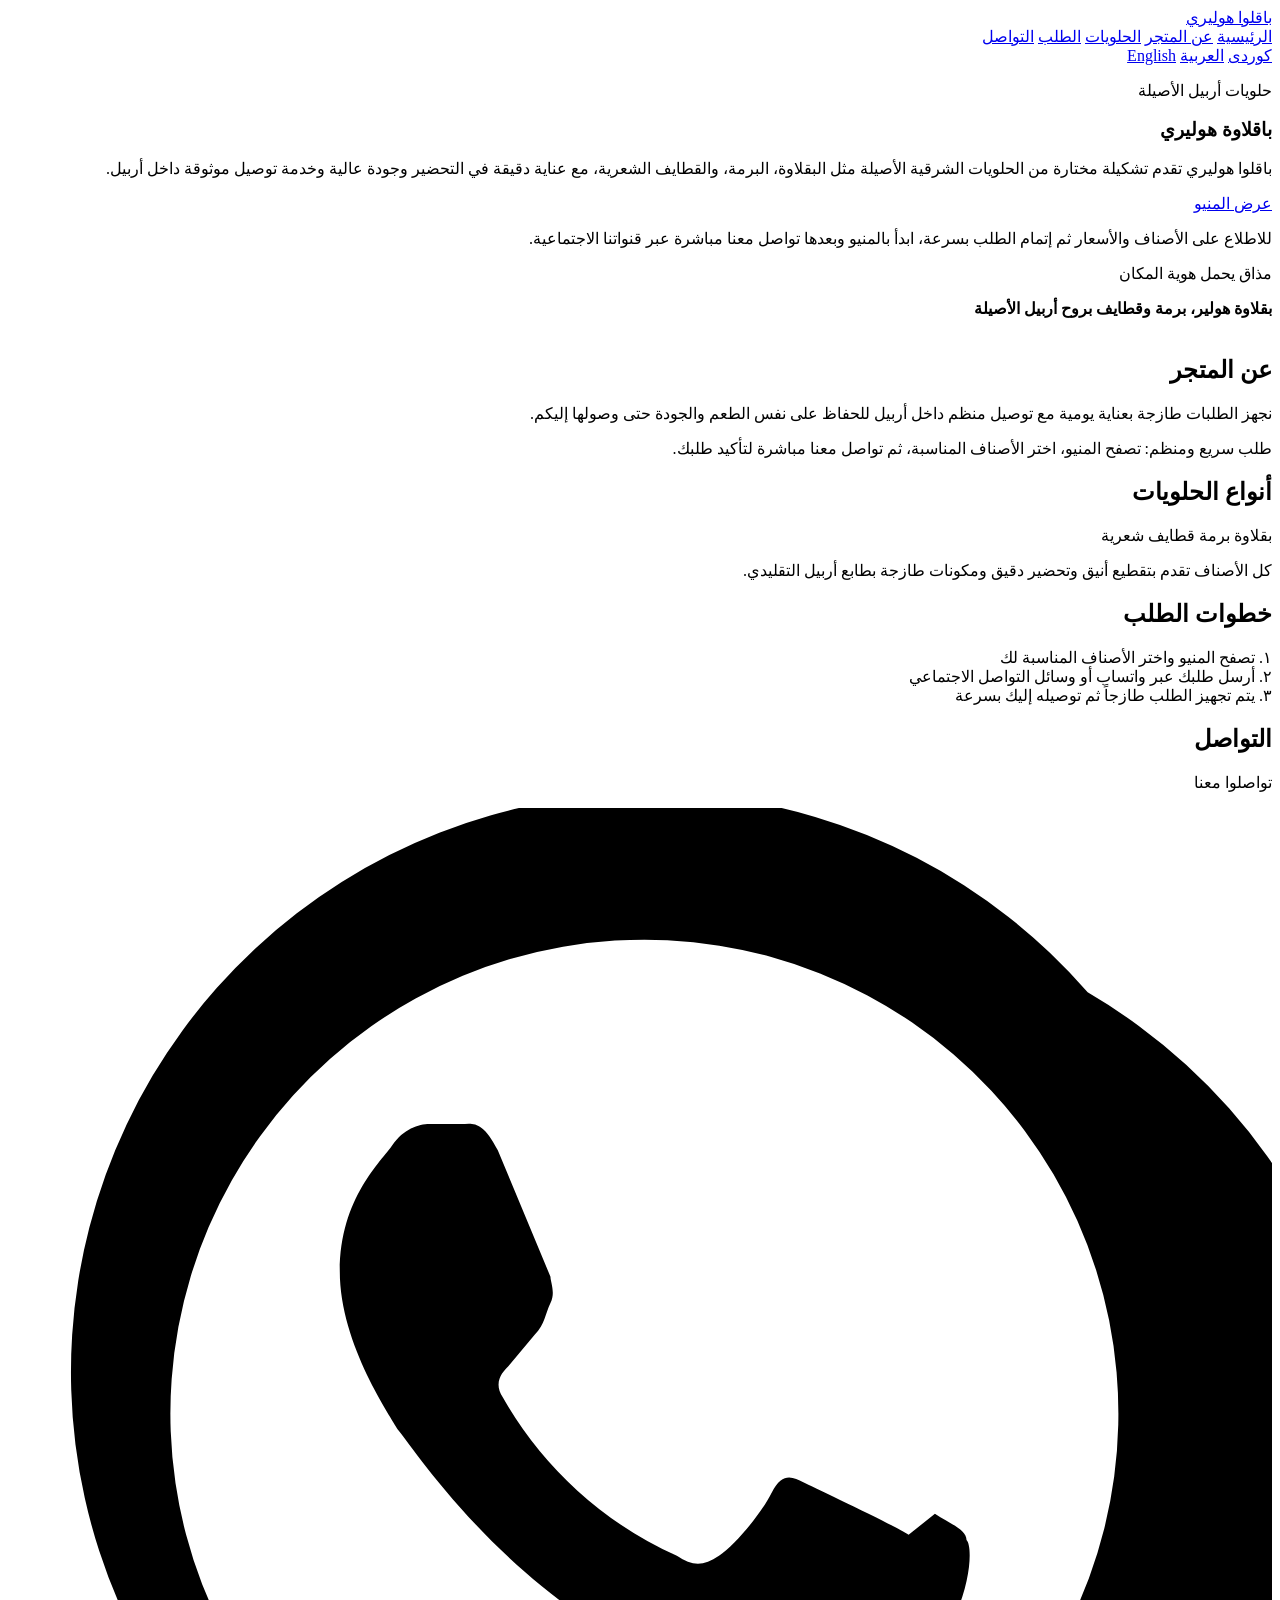
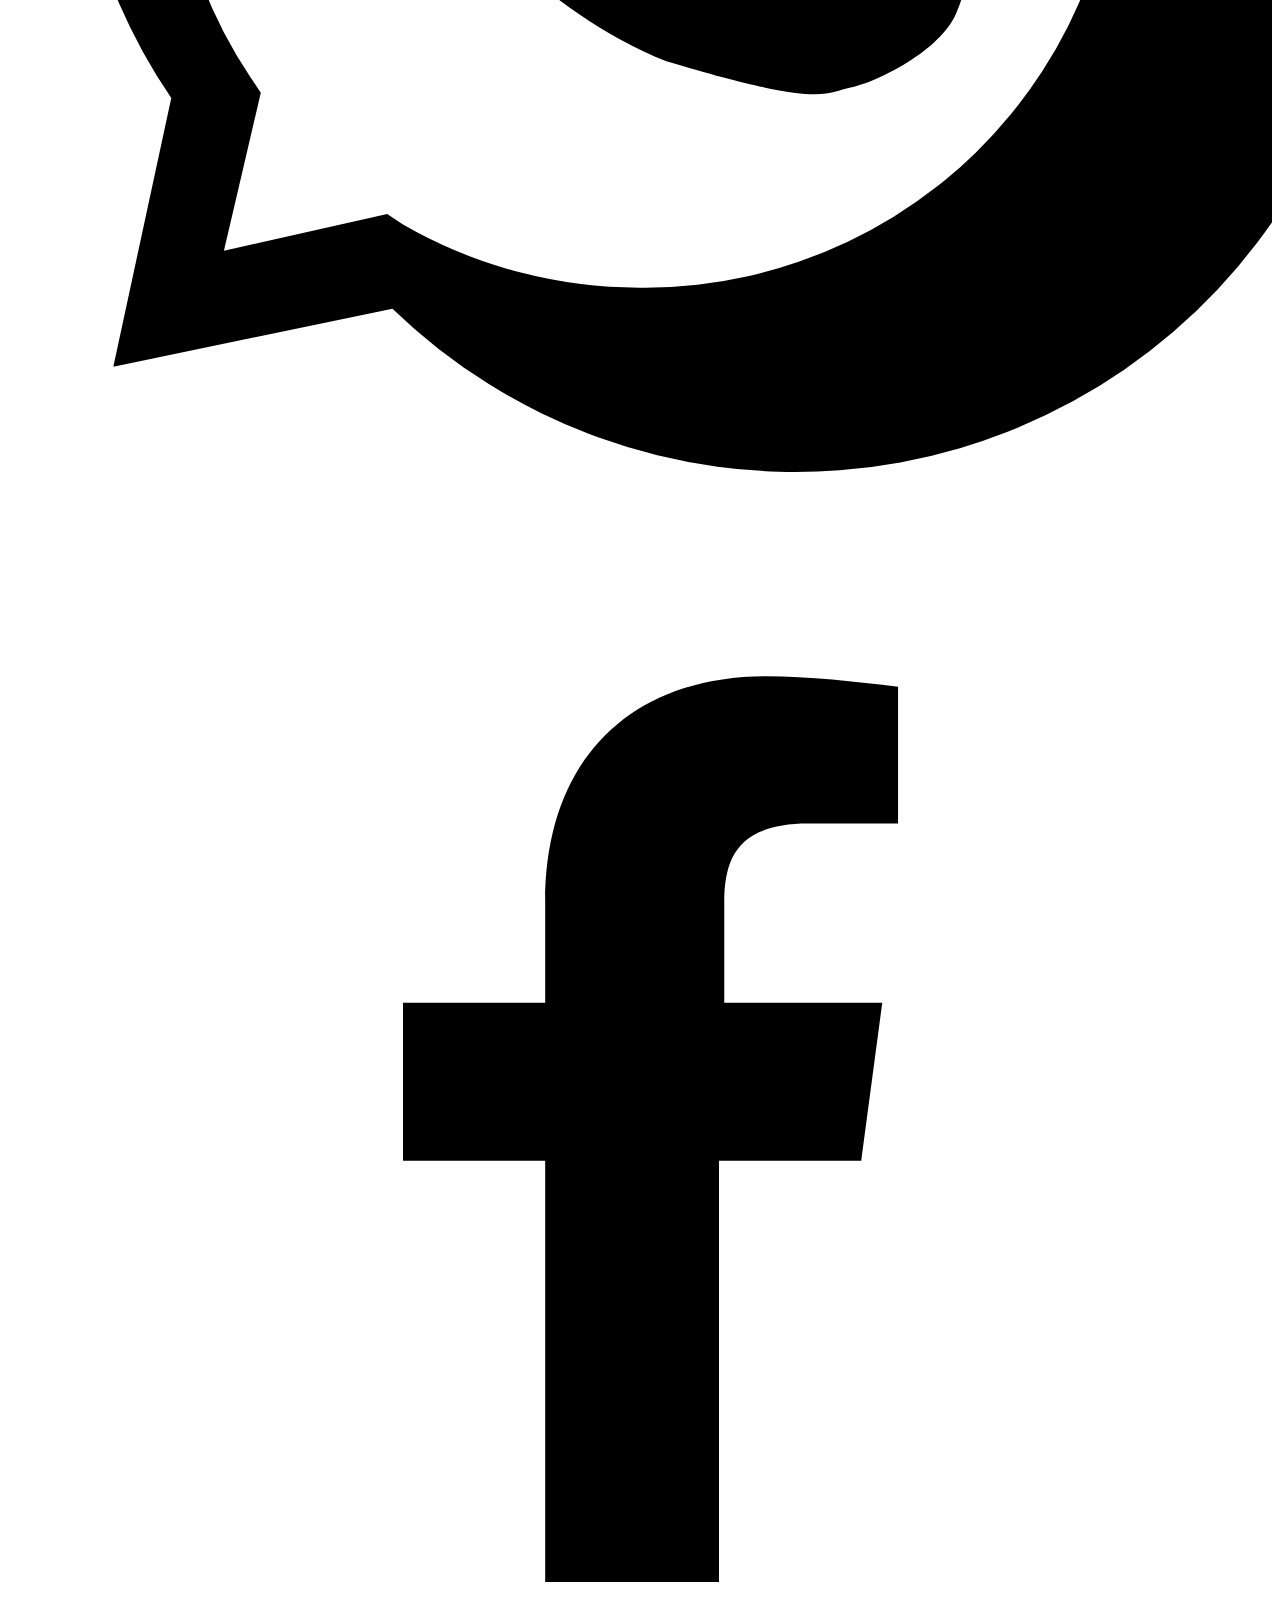
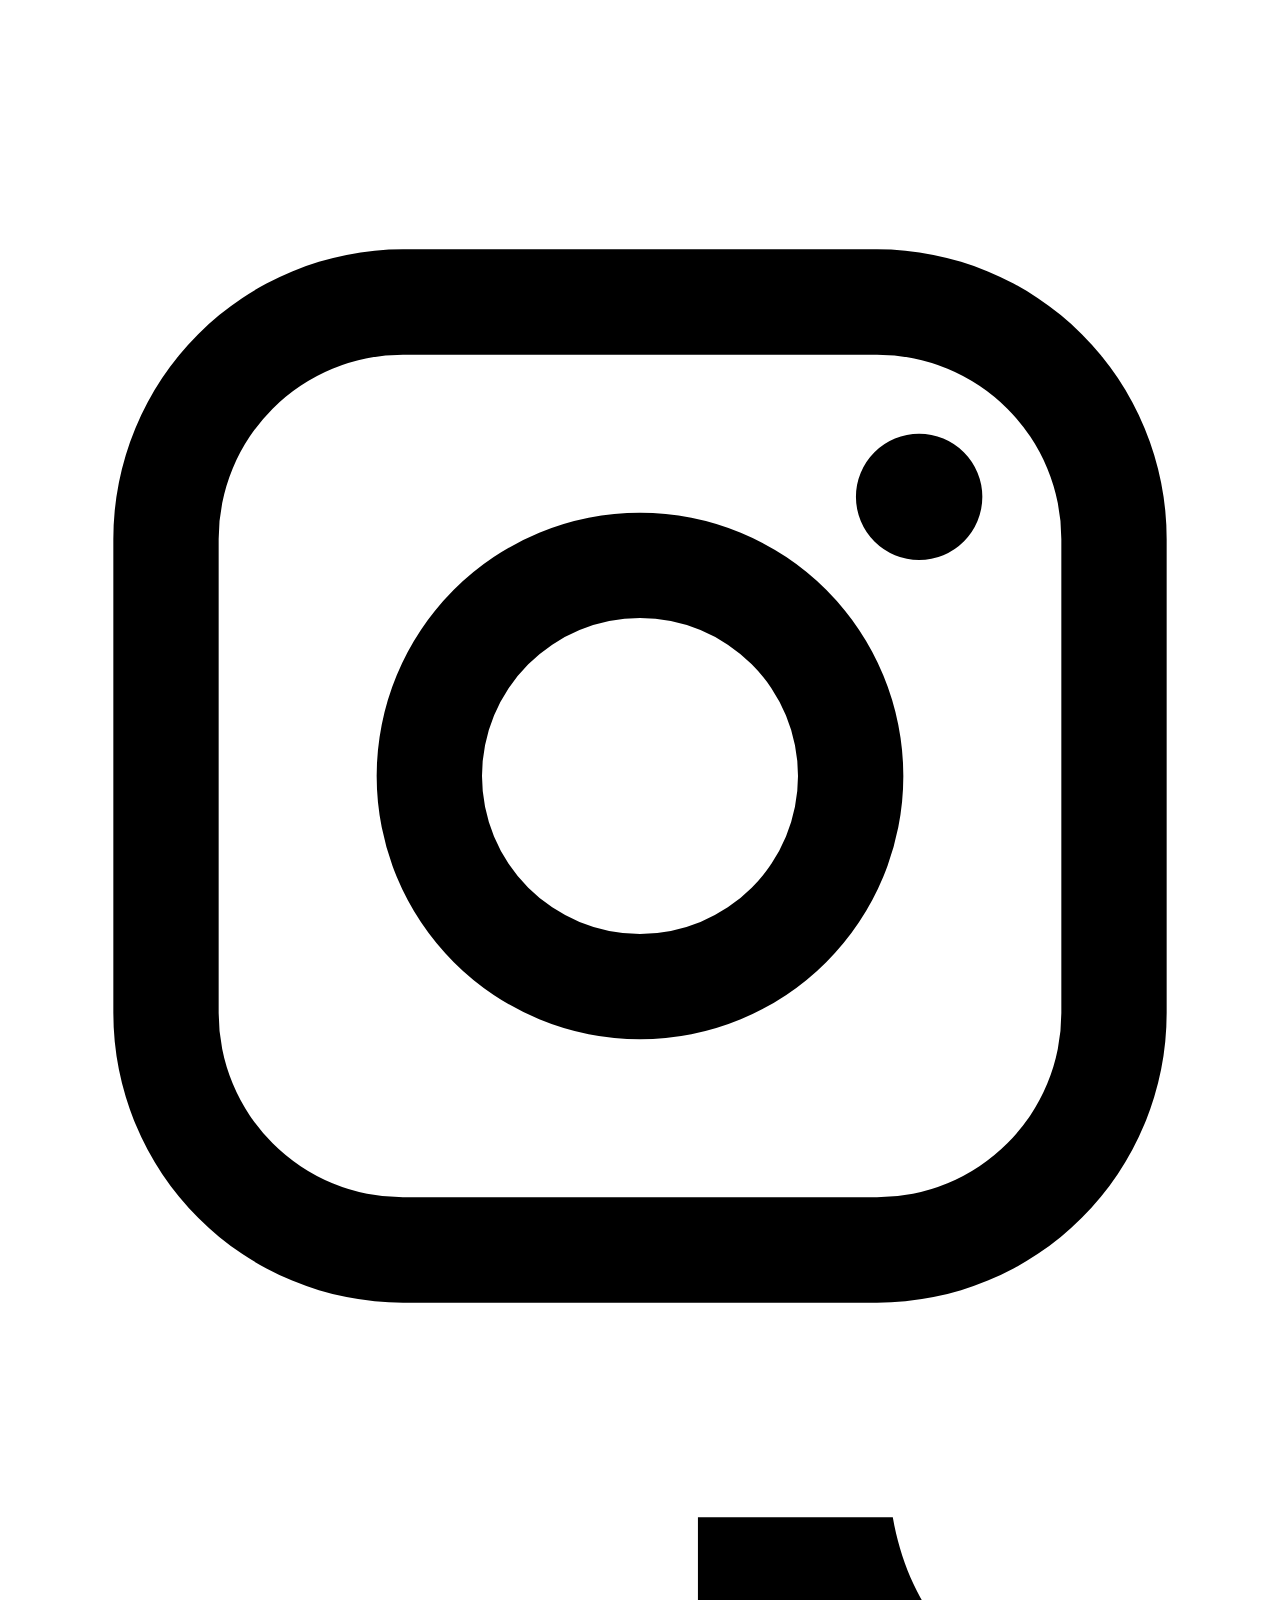
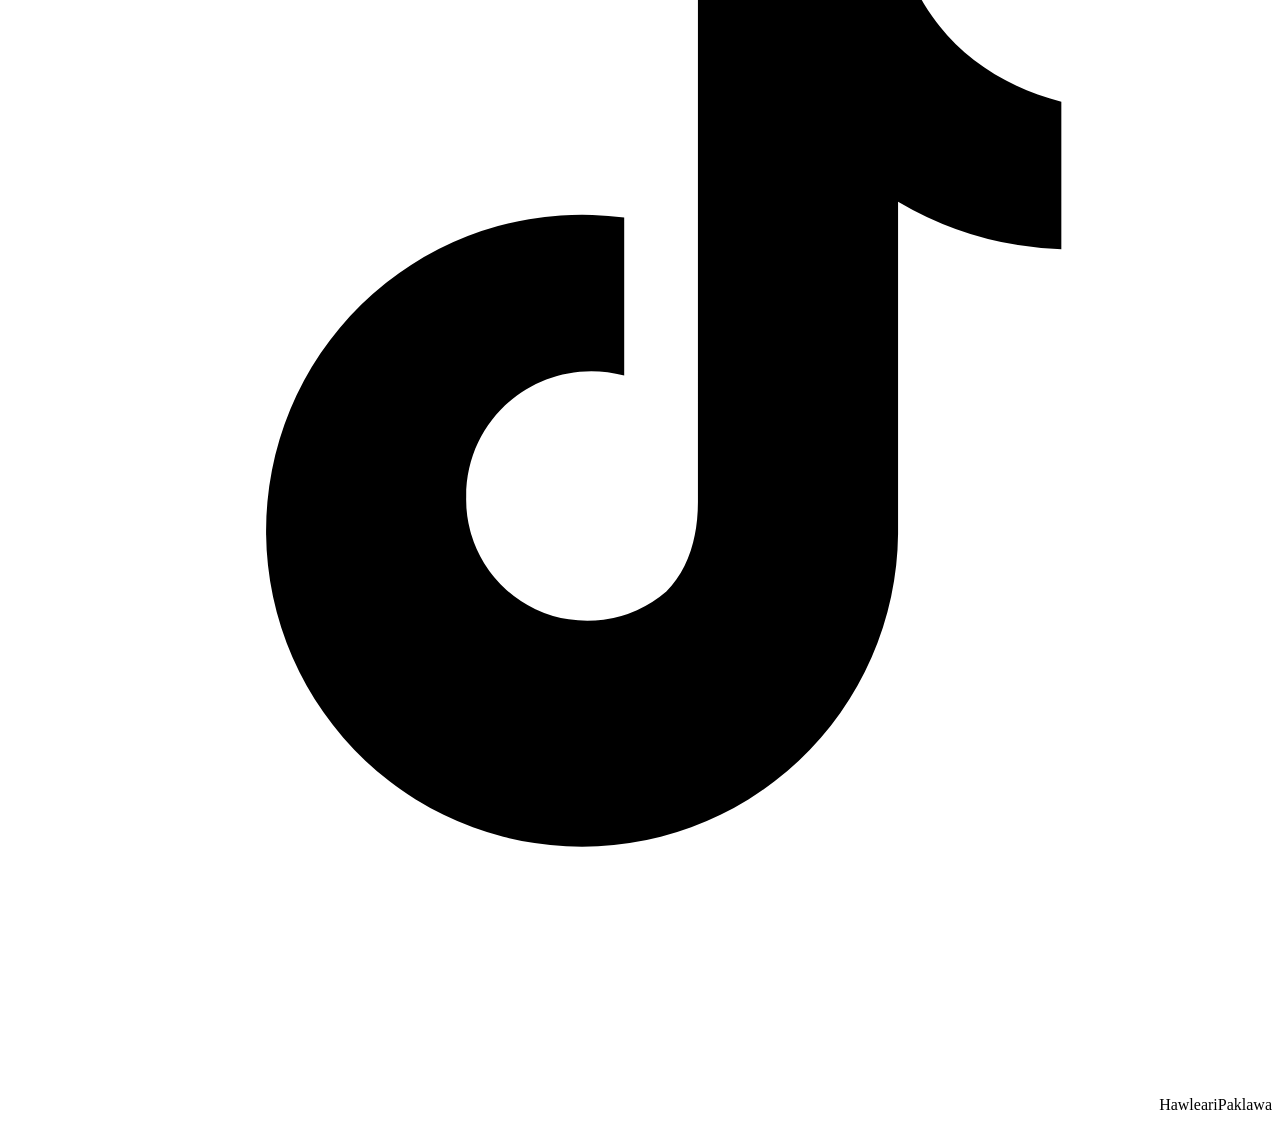
==== commit 7de60c16: "add domain management" ====
--- a/SmartMenu/wwwroot/landing/HawleariPaklawa/ar.html
+++ b/SmartMenu/wwwroot/landing/HawleariPaklawa/ar.html
@@ -8,7 +8,7 @@
     <link rel="preconnect" href="https://fonts.googleapis.com">
     <link rel="preconnect" href="https://fonts.gstatic.com" crossorigin>
     <link href="https://fonts.googleapis.com/css2?family=Manrope:wght@500;700;800&family=Noto+Kufi+Arabic:wght@400;600;700;800&family=Vazirmatn:wght@400;500;700;800&display=swap" rel="stylesheet">
-    <link rel="stylesheet" href="index.css" />
+    <link rel="stylesheet" href="https://hawlearipaklawa.com/landing/hawlearipaklawa/index.css" />
 </head>
 <body>
     <main class="landing">
@@ -30,16 +30,16 @@
             <section class="hero reveal" id="home">
                 <article class="hero-copy">
                     <div class="language-switch" aria-label="اللغة">
-                        <a class="lang-link" href="index.html">کوردی</a>
-                        <a class="lang-link active" href="ar.html">العربية</a>
-                        <a class="lang-link" href="en.html">English</a>
+                        <a class="lang-link" href="https://hawlearipaklawa.com/landing/hawlearipaklawa/index.html">کوردی</a>
+                        <a class="lang-link active" href="https://hawlearipaklawa.com/landing/hawlearipaklawa/ar.html">العربية</a>
+                        <a class="lang-link" href="https://hawlearipaklawa.com/landing/hawlearipaklawa/en.html">English</a>
                     </div>
 
                     <p class="eyebrow">حلويات أربيل الأصيلة</p>
                     <h1>باقلاوة هوليري</h1>
                     <p class="subtitle">باقلوا هوليري تقدم تشكيلة مختارة من الحلويات الشرقية الأصيلة مثل البقلاوة، البرمة، والقطايف الشعرية، مع عناية دقيقة في التحضير وجودة عالية وخدمة توصيل موثوقة داخل أربيل.</p>
 
-                    <a class="menu-cta" href="https://sosmartmenu.com/Menu/View?menuId=7" target="_blank" rel="noopener noreferrer">عرض المنيو</a>
+                    <a class="menu-cta" href="https://hawlearipaklawa.com/Menu/View?menuId=7" target="_blank" rel="noopener noreferrer">عرض المنيو</a>
                     <p class="cta-note">للاطلاع على الأصناف والأسعار ثم إتمام الطلب بسرعة، ابدأ بالمنيو وبعدها تواصل معنا مباشرة عبر قنواتنا الاجتماعية.</p>
                 </article>
 
@@ -50,8 +50,8 @@
                             <strong>بقلاوة هولير، برمة وقطايف بروح أربيل الأصيلة</strong>
                         </div>
                         <div class="hero-thumbs">
-                            <img src="resources/erbil-citadle.jpg" alt="" />
-                            <img src="resources/erbil-theme.jpg" alt="" />
+                            <img src="https://hawlearipaklawa.com/landing/hawlearipaklawa/resources/erbil-citadle.jpg" alt="" />
+                            <img src="https://hawlearipaklawa.com/landing/hawlearipaklawa/resources/erbil-theme.jpg" alt="" />
                         </div>
                     </div>
                 </aside>
@@ -107,6 +107,6 @@
         <p class="footer-note">HawleariPaklawa</p>
     </main>
 
-    <script src="index.js"></script>
+    <script src="https://hawlearipaklawa.com/landing/hawlearipaklawa/index.js"></script>
 </body>
 </html>
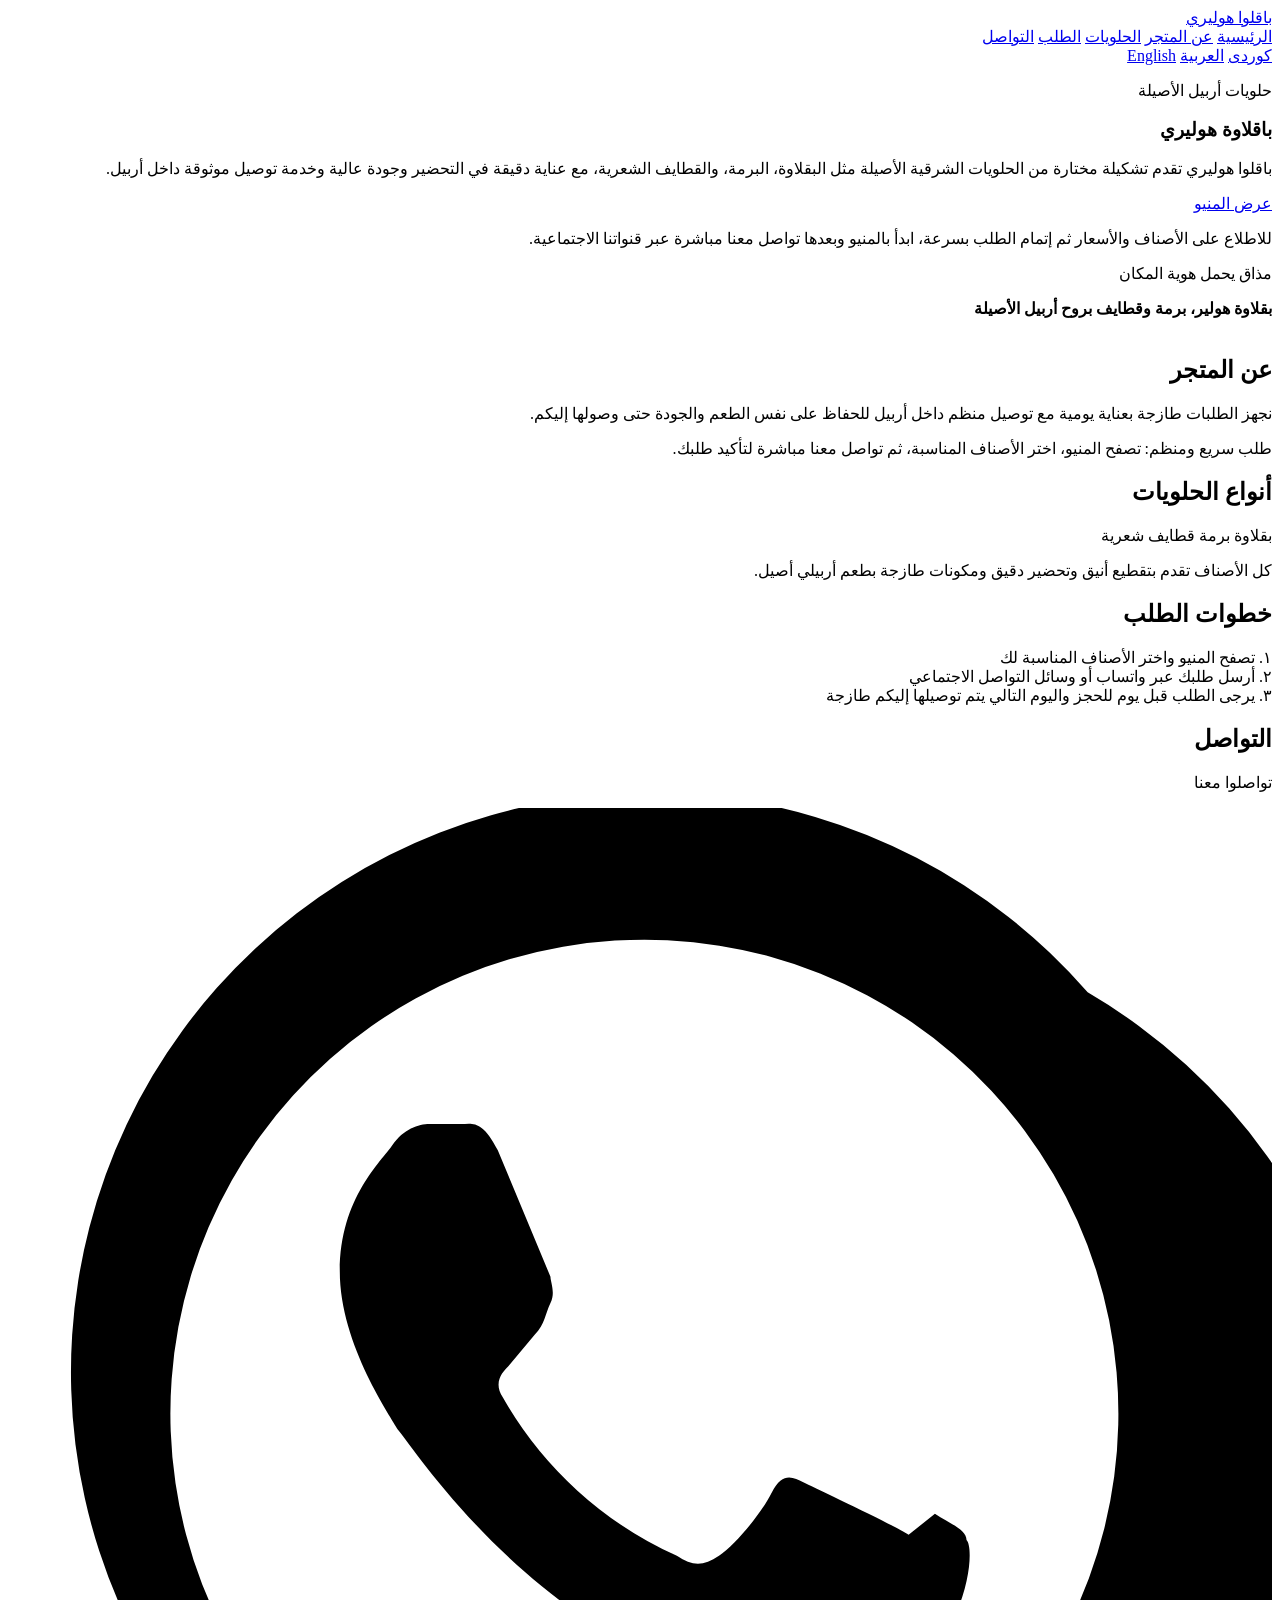
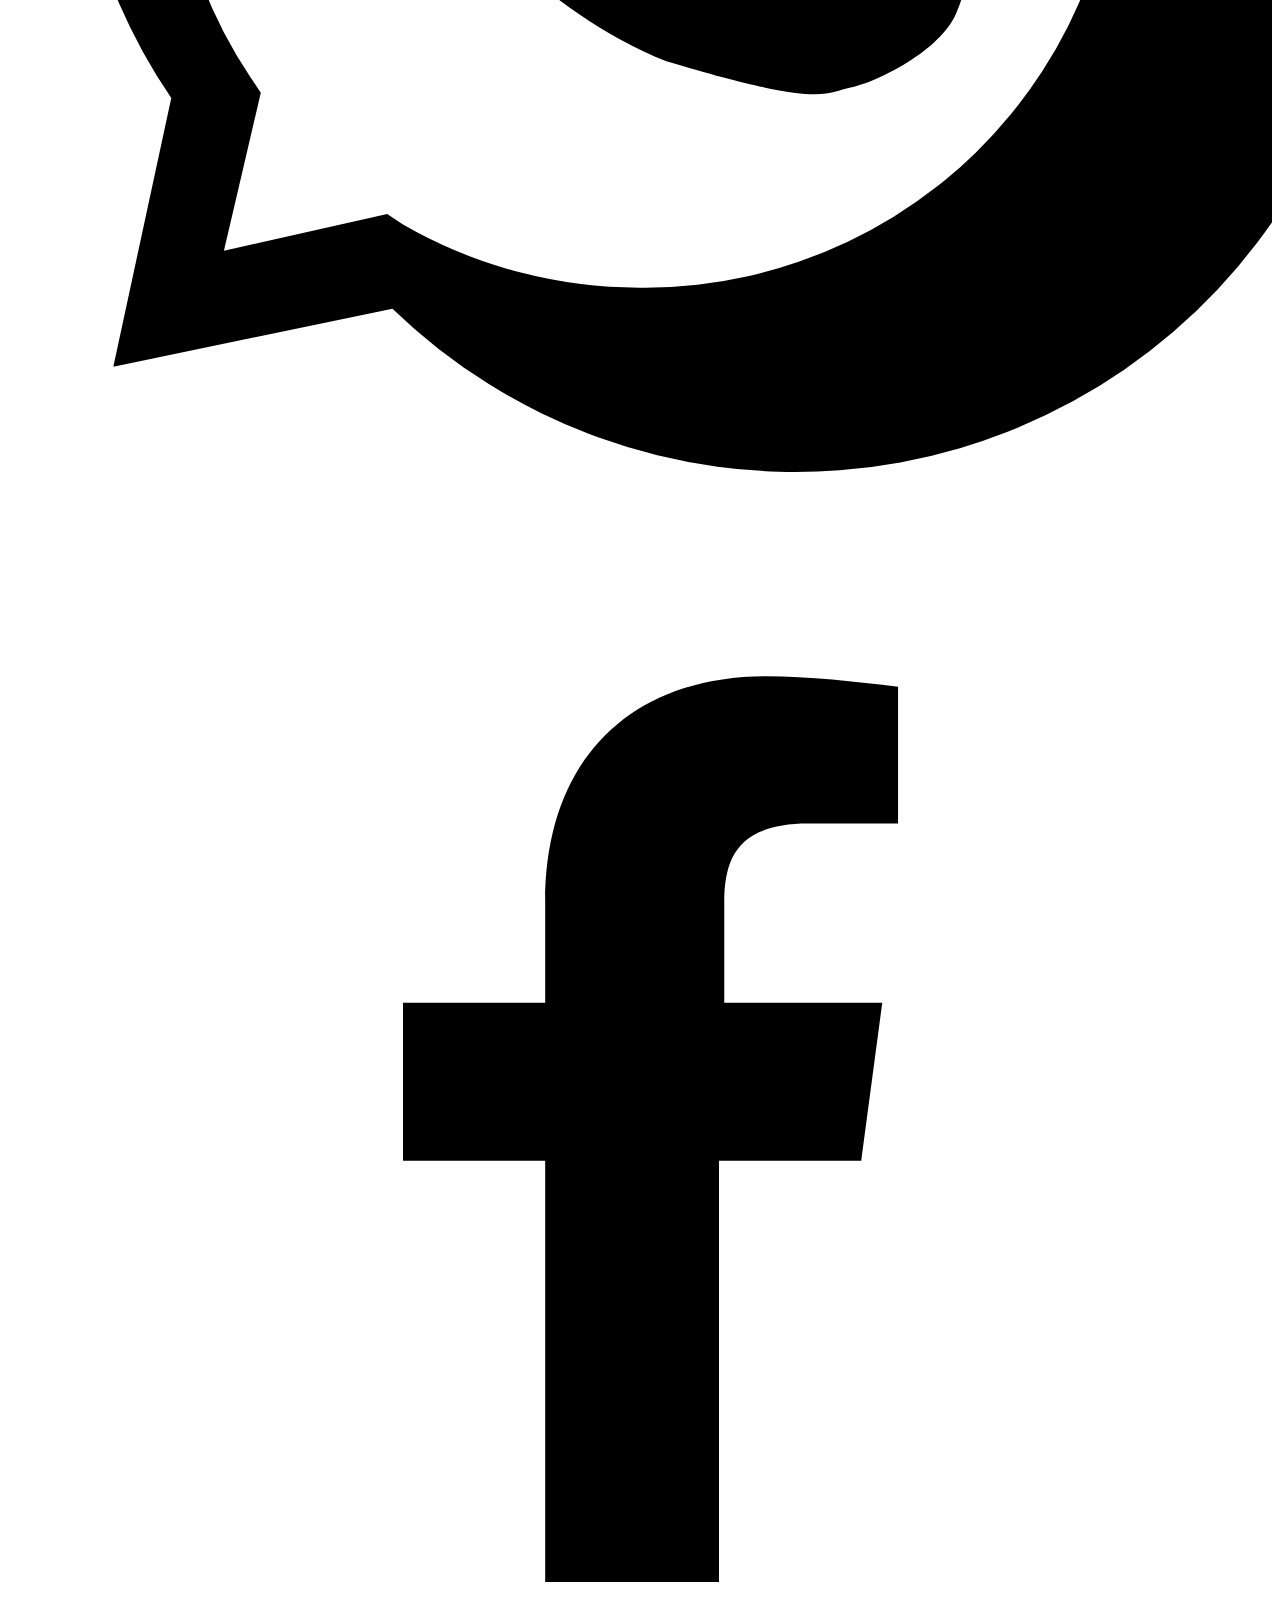
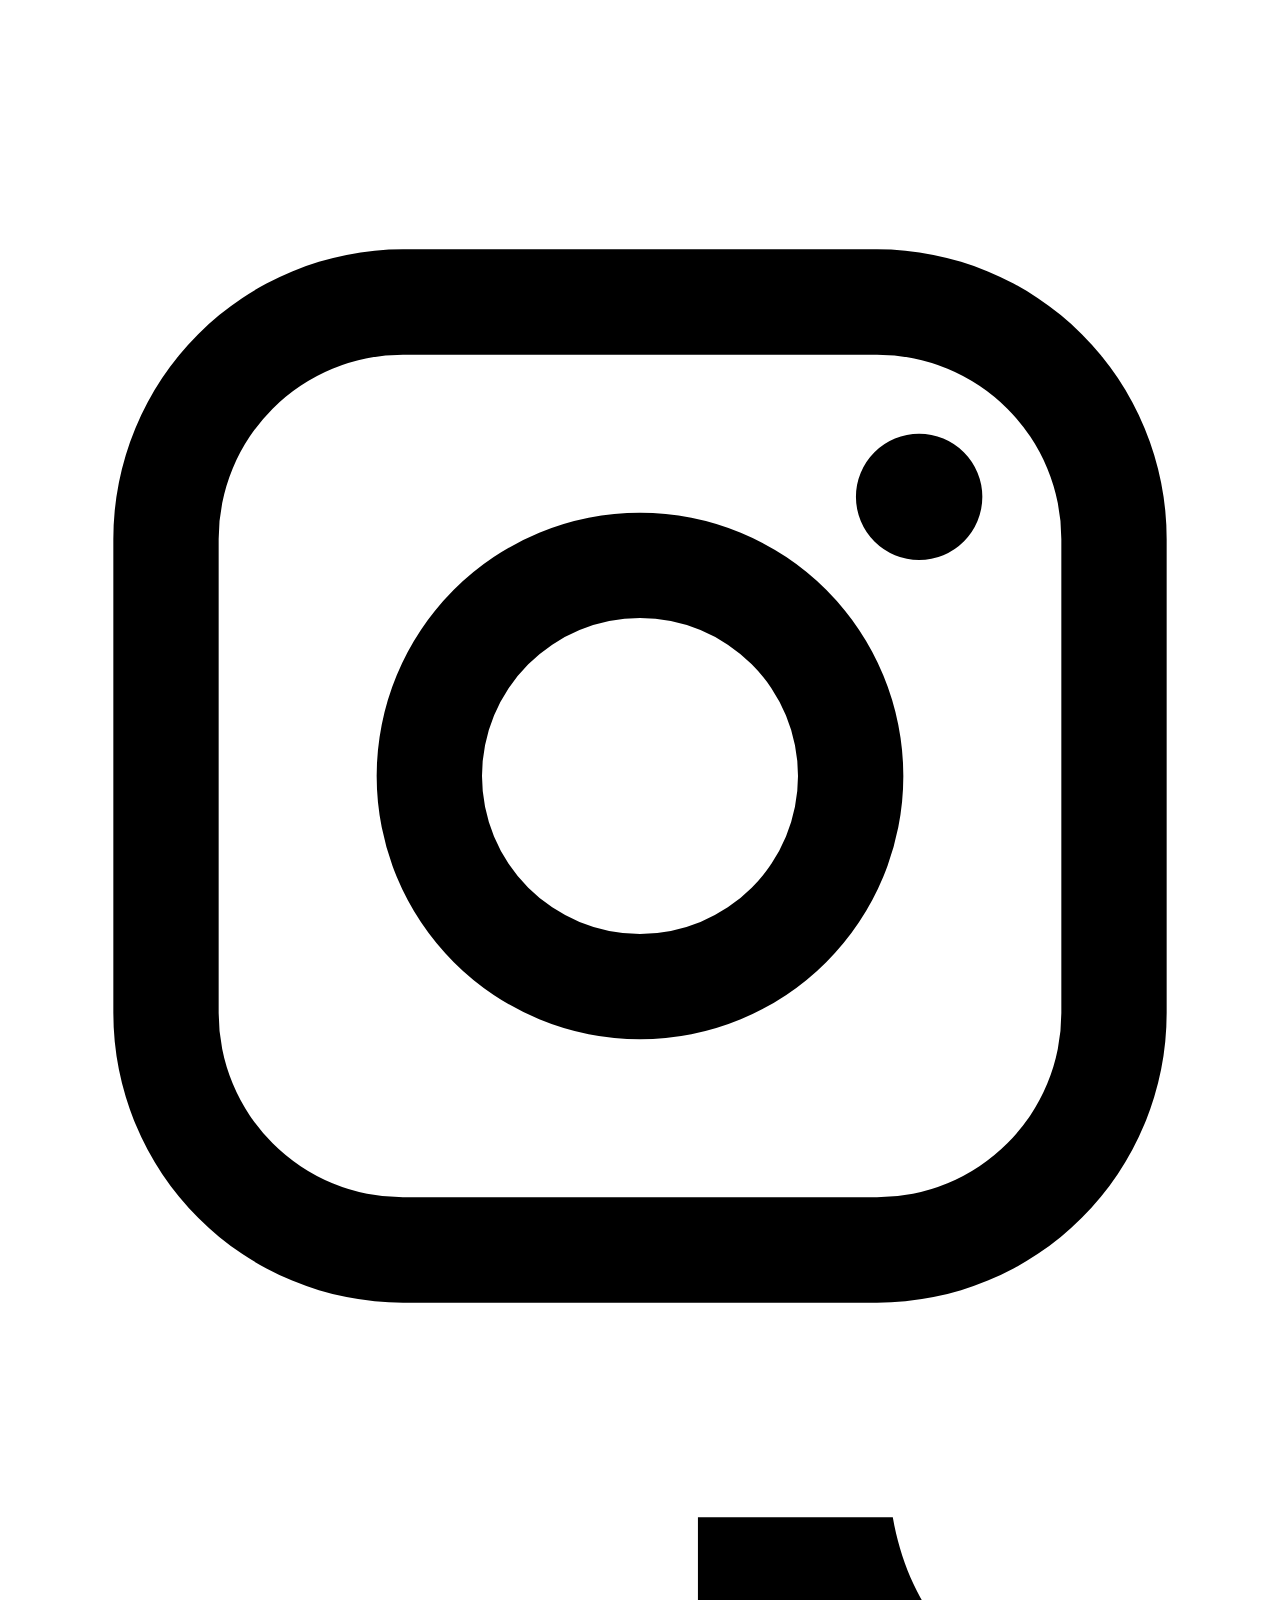
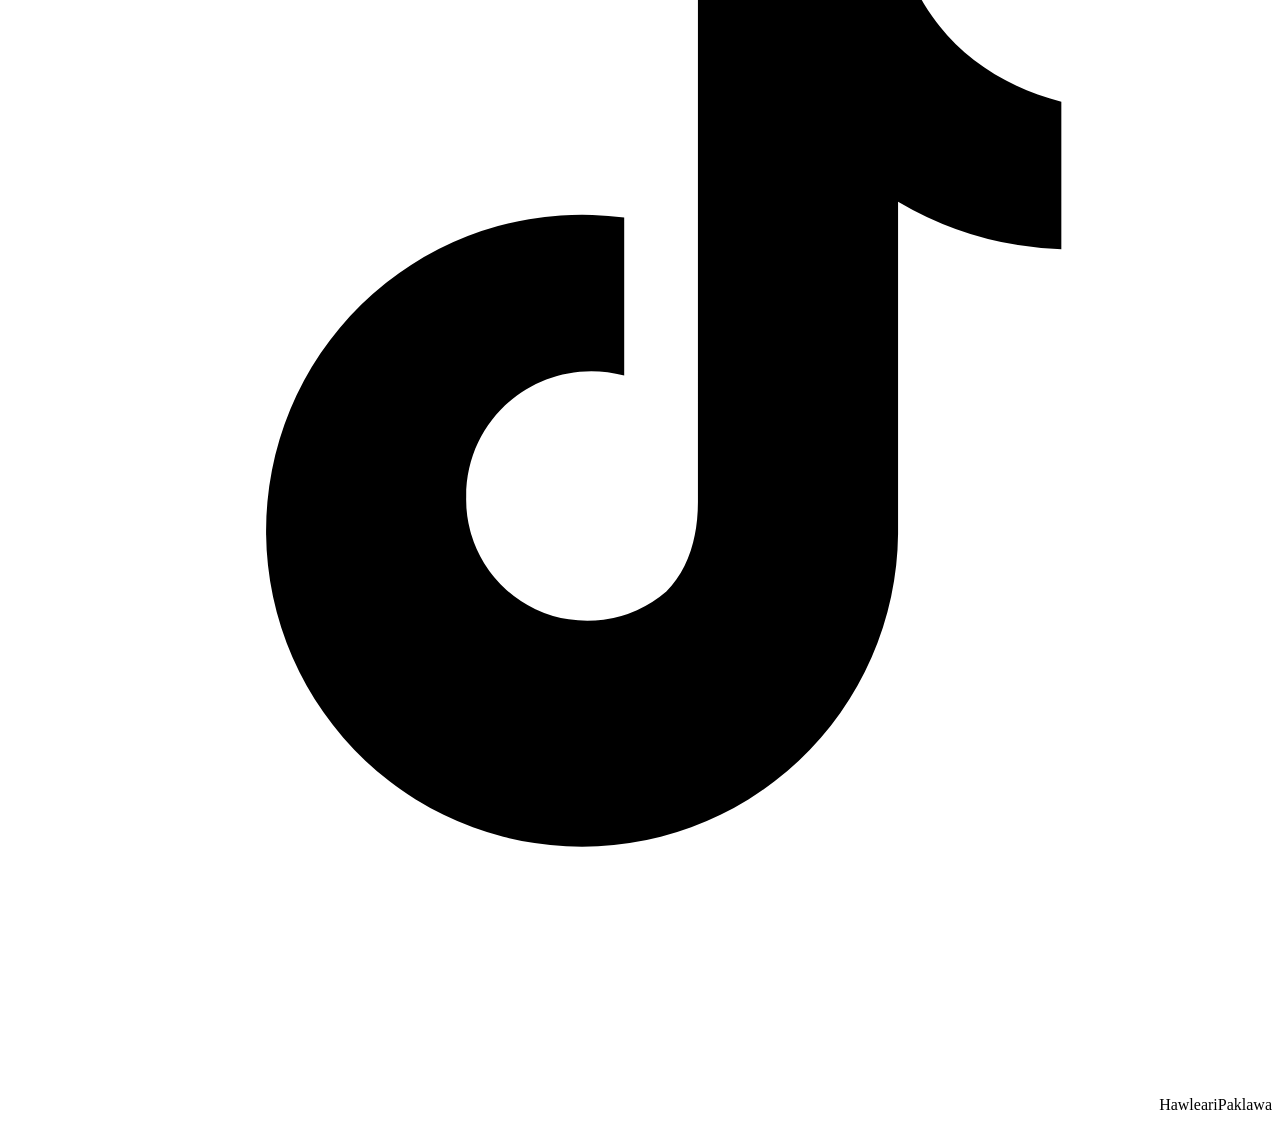
==== commit b2c7fb54: "landing page modification" ====
--- a/SmartMenu/wwwroot/landing/HawleariPaklawa/ar.html
+++ b/SmartMenu/wwwroot/landing/HawleariPaklawa/ar.html
@@ -4,7 +4,7 @@
     <meta charset="utf-8" />
     <meta name="viewport" content="width=device-width, initial-scale=1" />
     <title>باقلوا هوليري | HawleariPaklawa</title>
-    <meta name="description" content="باقلوا هوليري: حلويات شرقية أصلية من أربيل، تجهيز حسب الطلب وتوصيل سريع." />
+    <meta name="description" content="باقلوة هوليري (أربيلي): حلويات شرقية أصلية من أربيل، تجهيز حسب الطلب وتوصيل سريع." />
     <link rel="preconnect" href="https://fonts.googleapis.com">
     <link rel="preconnect" href="https://fonts.gstatic.com" crossorigin>
     <link href="https://fonts.googleapis.com/css2?family=Manrope:wght@500;700;800&family=Noto+Kufi+Arabic:wght@400;600;700;800&family=Vazirmatn:wght@400;500;700;800&display=swap" rel="stylesheet">
@@ -71,7 +71,7 @@
                         <span>برمة</span>
                         <span>قطايف شعرية</span>
                     </div>
-                    <p class="inline-note">كل الأصناف تقدم بتقطيع أنيق وتحضير دقيق ومكونات طازجة بطابع أربيل التقليدي.</p>
+                    <p class="inline-note">كل الأصناف تقدم بتقطيع أنيق وتحضير دقيق ومكونات طازجة بطعم أربيلي أصيل.</p>
                 </section>
 
                 <section class="section-card reveal" id="order">
@@ -79,7 +79,7 @@
                     <div class="flow-cards">
                         <article>١. تصفح المنيو واختر الأصناف المناسبة لك</article>
                         <article>٢. أرسل طلبك عبر واتساب أو وسائل التواصل الاجتماعي</article>
-                        <article>٣. يتم تجهيز الطلب طازجاً ثم توصيله إليك بسرعة</article>
+                        <article>٣. يرجى الطلب قبل يوم للحجز واليوم التالي يتم توصيلها إليكم طازجة</article>
                     </div>
                 </section>
 
